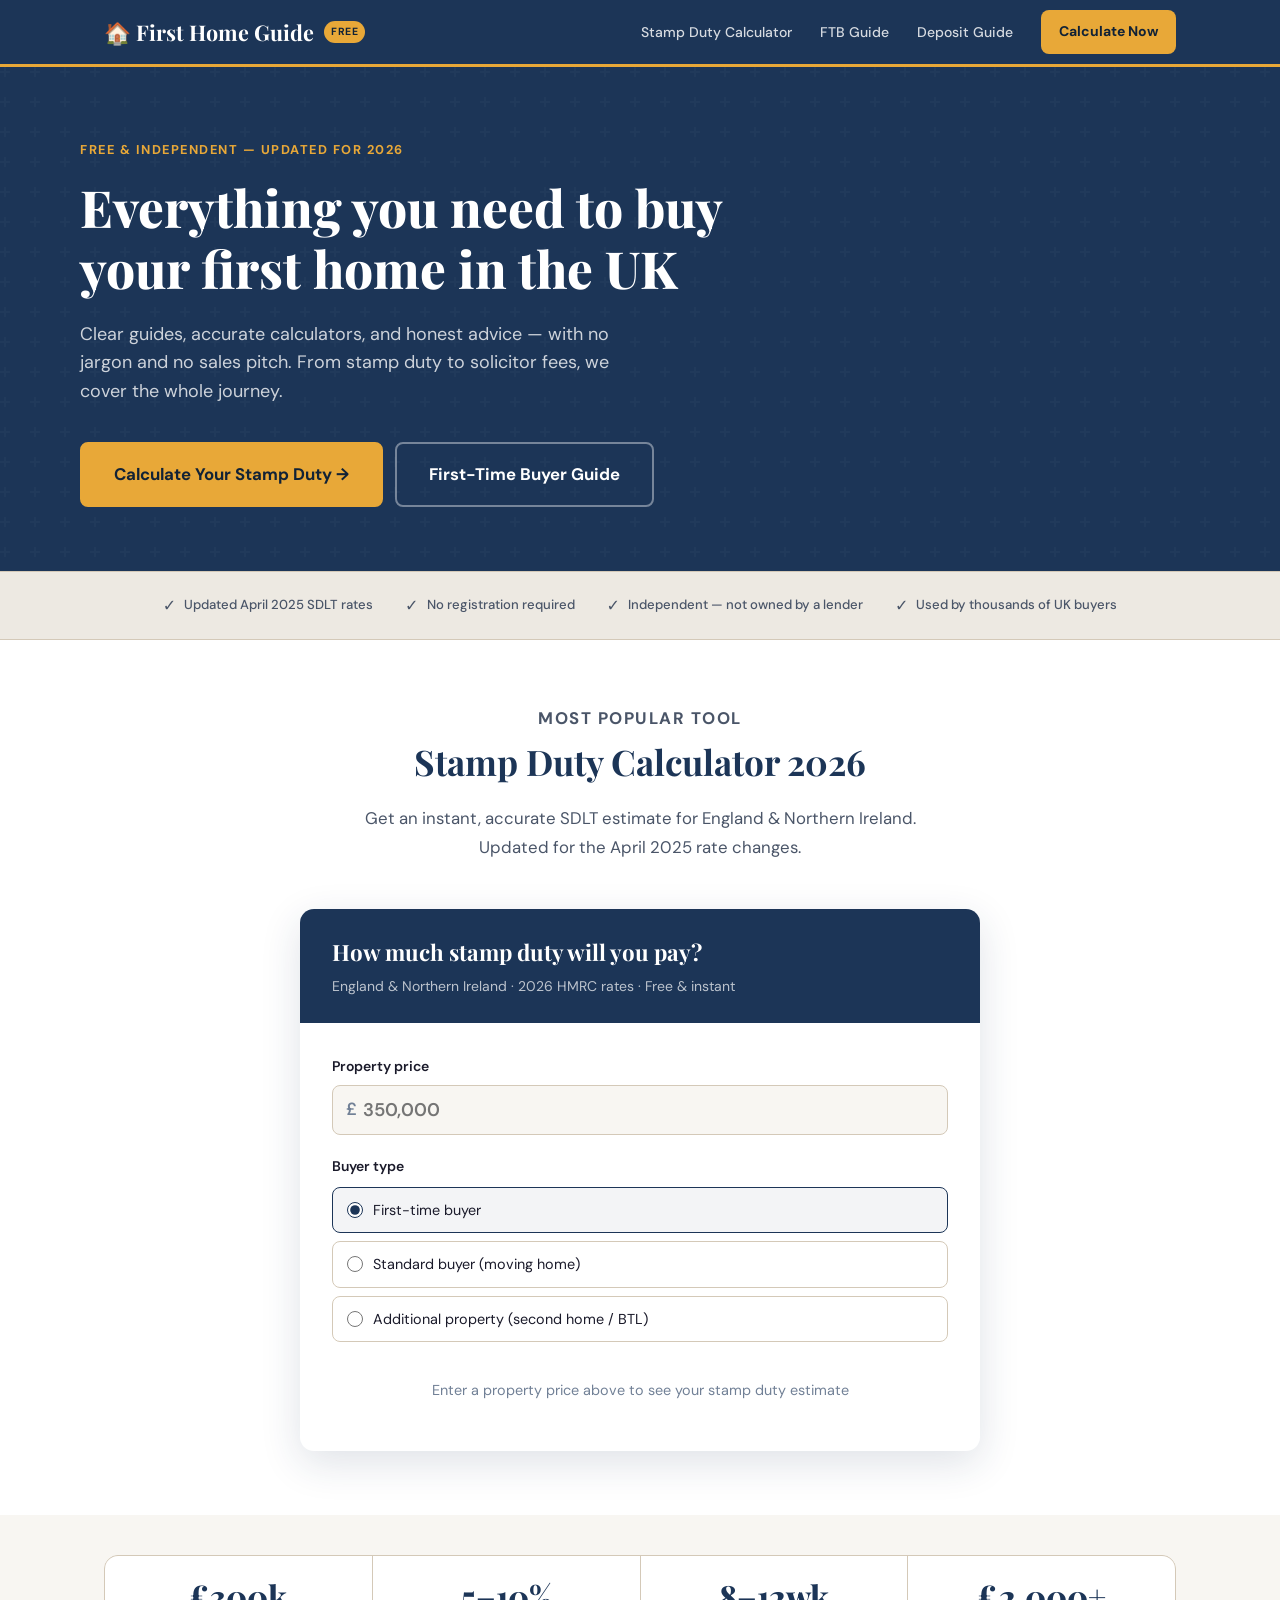
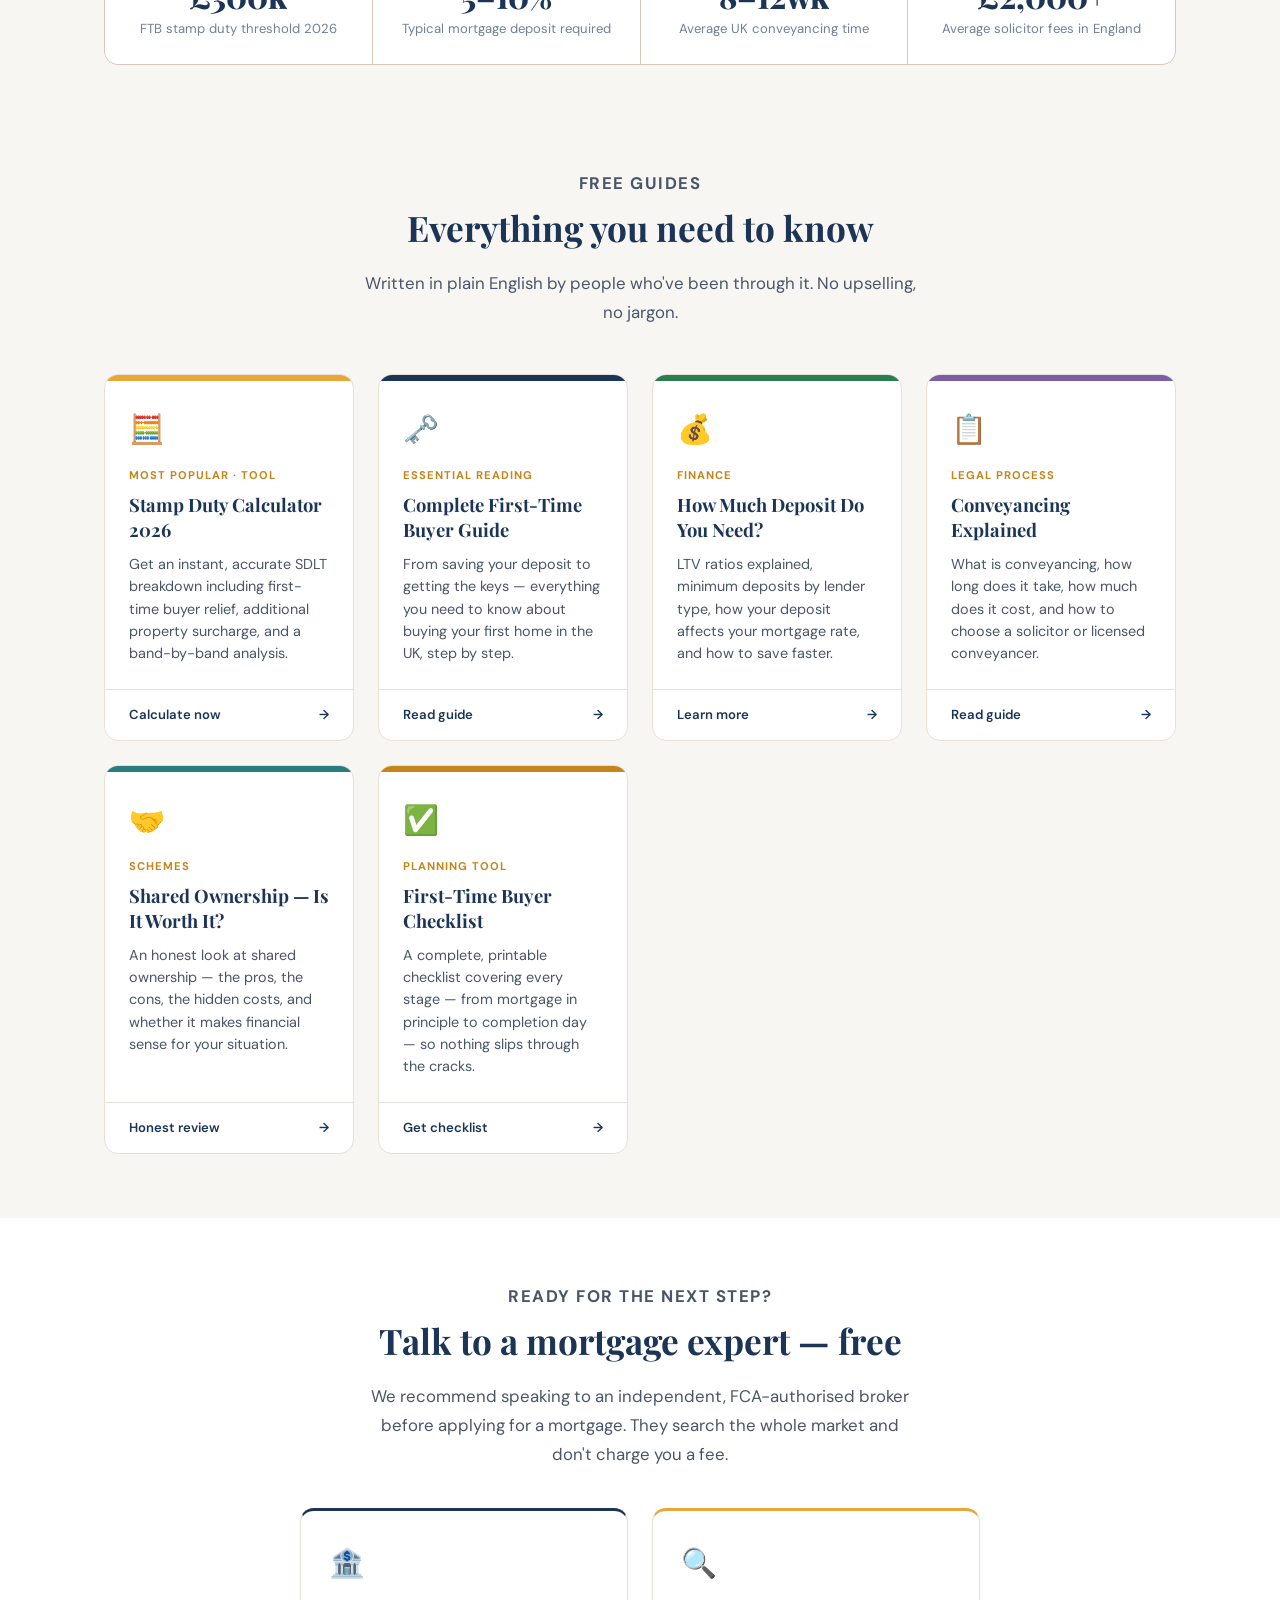
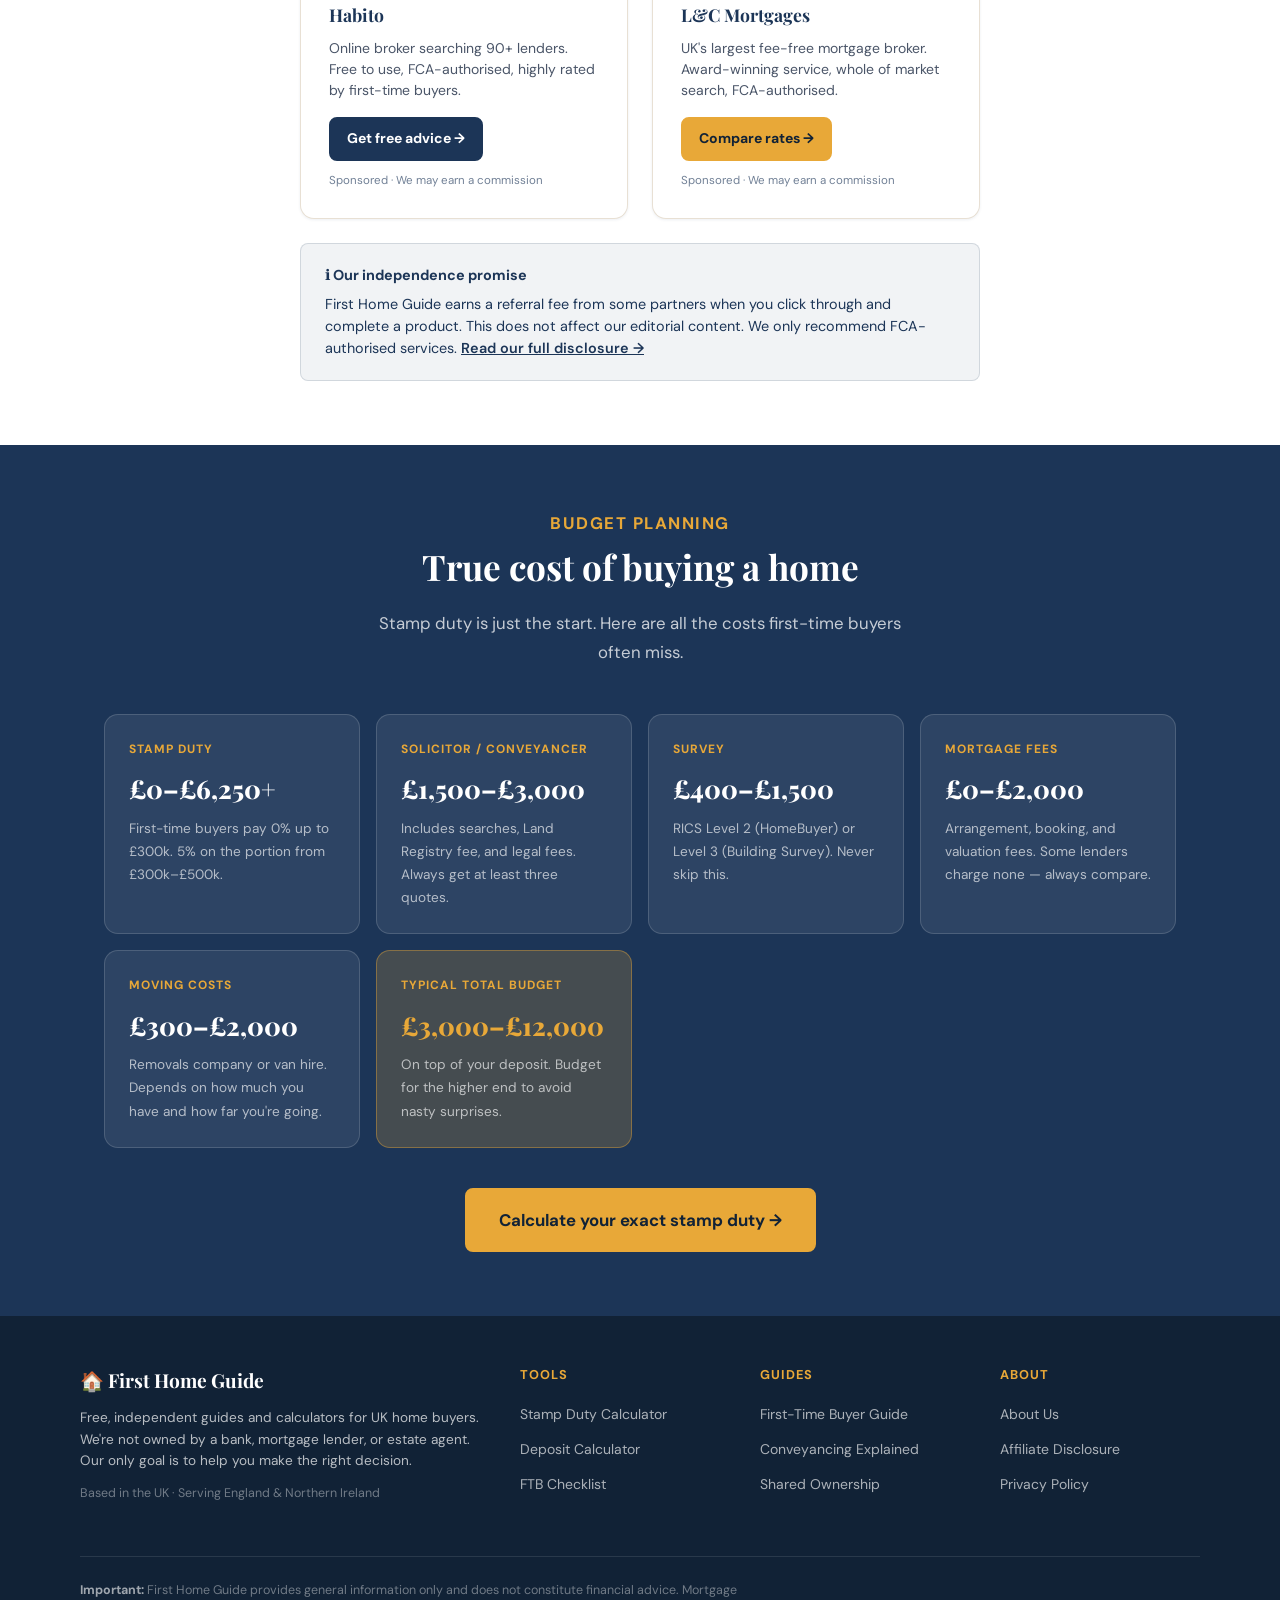
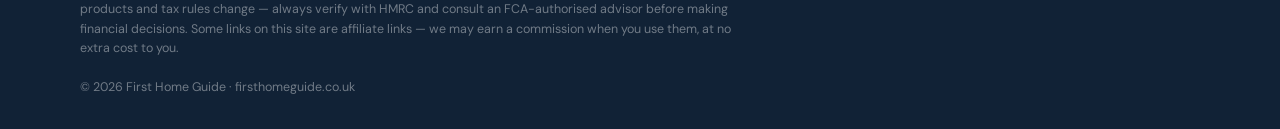
==== index.html @ e6e08065 "Initial commit — UK First Home Guide property advice site" ====
<!--
  ⚠️ AFFILIATE LINK PLACEHOLDERS
  All href="https://www.habito.com/" and href="https://www.landc.co.uk/" links
  below are PLACEHOLDERS. Before going live, replace each with the actual
  Awin tracking URL from your Awin publisher dashboard.
  Format will be: https://www.awin1.com/cread.php?awinmid=XXXXX&awinaffid=YOUR_ID
  Without this fix, NO commission will be tracked.
-->
<!DOCTYPE html>
<html lang="en">
<head>
  <meta charset="UTF-8" />
  <meta name="viewport" content="width=device-width, initial-scale=1.0" />
  <title>First Home Guide UK — Free Guides, Calculators & Expert Advice for UK Buyers</title>
  <meta name="description" content="Free, independent guides for UK home buyers. Stamp duty calculator, mortgage deposit guide, first-time buyer checklist, and more. No jargon, no sales pitch." />
  <meta name="keywords" content="first time buyer uk, stamp duty calculator 2026, mortgage deposit guide, uk home buying guide, first home uk" />
  <link rel="canonical" href="https://www.firsthomeguide.co.uk/" />

  <!-- Open Graph -->
  <meta property="og:title" content="First Home Guide UK — Free Guides for UK Buyers" />
  <meta property="og:description" content="Stamp duty calculators, mortgage guides, and first-time buyer advice. Free and independent." />
  <meta property="og:type" content="website" />
  <meta property="og:url" content="https://www.firsthomeguide.co.uk/" />

  <!-- Schema.org -->
  <script type="application/ld+json">
  {
    "@context": "https://schema.org",
    "@type": "WebSite",
    "name": "First Home Guide UK",
    "url": "https://www.firsthomeguide.co.uk",
    "description": "Free, independent guides and calculators for UK home buyers",
    "potentialAction": {
      "@type": "SearchAction",
      "target": "https://www.firsthomeguide.co.uk/search?q={search_term_string}",
      "query-input": "required name=search_term_string"
    }
  }
  </script>

  <link rel="stylesheet" href="css/style.css" />
  <link rel="icon" href="data:image/svg+xml,<svg xmlns='http://www.w3.org/2000/svg' viewBox='0 0 100 100'><text y='.9em' font-size='90'>🏠</text></svg>" />
</head>
<body>

<!-- ── Navigation ─────────────────────────────────────────────────────── -->
<nav class="nav" role="navigation" aria-label="Main navigation">
  <div class="nav-inner">
    <a href="/" class="nav-logo">
      🏠 First Home Guide
      <span class="nav-logo-badge">Free</span>
    </a>
    <ul class="nav-links" id="navLinks">
      <li><a href="stamp-duty-calculator.html">Stamp Duty Calculator</a></li>
      <li><a href="first-time-buyer-guide.html">FTB Guide</a></li>
      <li><a href="mortgage-deposit-guide.html">Deposit Guide</a></li>
      <li><a href="stamp-duty-calculator.html" class="nav-cta btn btn-sm">Calculate Now</a></li>
    </ul>
    <button class="nav-mobile-toggle" aria-label="Toggle menu" onclick="document.getElementById('navLinks').classList.toggle('open')">☰</button>
  </div>
</nav>

<!-- ── Hero ───────────────────────────────────────────────────────────── -->
<section class="hero" aria-labelledby="hero-heading">
  <div class="hero-inner">
    <p class="hero-eyebrow">Free & Independent — Updated for 2026</p>
    <h1 id="hero-heading" class="animate-in">Everything you need to buy your first home in the UK</h1>
    <p class="hero-sub animate-in-2">
      Clear guides, accurate calculators, and honest advice — with no jargon and no sales pitch.
      From stamp duty to solicitor fees, we cover the whole journey.
    </p>
    <div class="hero-actions animate-in-3">
      <a href="stamp-duty-calculator.html" class="btn btn-primary btn-lg">Calculate Your Stamp Duty →</a>
      <a href="first-time-buyer-guide.html" class="btn btn-outline btn-lg">First-Time Buyer Guide</a>
    </div>
  </div>
</section>

<!-- ── Trust Strip ─────────────────────────────────────────────────────── -->
<div class="trust-strip">
  <div class="trust-strip-inner">
    <div class="trust-item"><span class="trust-icon">✓</span> Updated April 2025 SDLT rates</div>
    <div class="trust-item"><span class="trust-icon">✓</span> No registration required</div>
    <div class="trust-item"><span class="trust-icon">✓</span> Independent — not owned by a lender</div>
    <div class="trust-item"><span class="trust-icon">✓</span> Used by thousands of UK buyers</div>
  </div>
</div>

<!-- ── Stamp Duty Calculator Preview ─────────────────────────────────── -->
<section style="background: var(--white); padding: 64px 24px;">
  <div style="max-width: var(--max-w); margin: 0 auto;">
    <div class="section-header">
      <p class="section-label">Most Popular Tool</p>
      <h2>Stamp Duty Calculator 2026</h2>
      <p>Get an instant, accurate SDLT estimate for England & Northern Ireland. Updated for the April 2025 rate changes.</p>
    </div>

    <!-- Inline mini calculator -->
    <div class="calc-wrapper" style="max-width: 680px;">
      <div class="calc-header">
        <h2>How much stamp duty will you pay?</h2>
        <p>England & Northern Ireland · 2026 HMRC rates · Free & instant</p>
      </div>
      <div class="calc-body">
        <div style="margin-bottom: 20px;">
          <div class="field-group">
            <label class="field-label" for="home-price">Property price</label>
            <div class="input-prefix-wrap">
              <input type="number" class="field-input price-input" id="home-price"
                placeholder="350,000" min="0" max="10000000" step="1000"
                oninput="homeCalc()" aria-label="Property price in pounds" />
            </div>
          </div>
        </div>

        <div style="margin-bottom: 20px;">
          <div class="field-label" style="margin-bottom: 8px;">Buyer type</div>
          <div class="radio-group" id="home-buyer-type">
            <label class="radio-option selected">
              <input type="radio" name="home-buyer" value="ftb" checked onchange="homeCalc()" /> First-time buyer
            </label>
            <label class="radio-option">
              <input type="radio" name="home-buyer" value="standard" onchange="homeCalc()" /> Standard buyer (moving home)
            </label>
            <label class="radio-option">
              <input type="radio" name="home-buyer" value="additional" onchange="homeCalc()" /> Additional property (second home / BTL)
            </label>
          </div>
        </div>

        <div id="home-result" class="calc-result">
          <div class="result-headline">Estimated Stamp Duty</div>
          <div class="result-amount" id="home-result-amount">£0</div>
          <div id="home-result-insight" class="result-insight"></div>
          <div style="text-align: center; margin-top: 16px;">
            <a href="stamp-duty-calculator.html" class="btn btn-primary">Full breakdown with band-by-band detail →</a>
          </div>
        </div>

        <div id="home-placeholder" style="text-align: center; padding: 16px 0; font-family: var(--font-ui); font-size: 0.9rem; color: var(--text-muted);">
          Enter a property price above to see your stamp duty estimate
        </div>
      </div>
    </div>
  </div>
</section>

<!-- ── Key Stats ──────────────────────────────────────────────────────── -->
<section class="section-sm" style="background: var(--cream);">
  <div class="container">
    <div class="stats-row">
      <div class="stat-item">
        <div class="stat-number">£300k</div>
        <div class="stat-label">FTB stamp duty threshold 2026</div>
      </div>
      <div class="stat-item">
        <div class="stat-number">5–10%</div>
        <div class="stat-label">Typical mortgage deposit required</div>
      </div>
      <div class="stat-item">
        <div class="stat-number">8–12wk</div>
        <div class="stat-label">Average UK conveyancing time</div>
      </div>
      <div class="stat-item">
        <div class="stat-number">£2,000+</div>
        <div class="stat-label">Average solicitor fees in England</div>
      </div>
    </div>
  </div>
</section>

<!-- ── Guide Cards ────────────────────────────────────────────────────── -->
<section class="section" style="background: var(--cream);">
  <div class="container">
    <div class="section-header">
      <p class="section-label">Free Guides</p>
      <h2>Everything you need to know</h2>
      <p>Written in plain English by people who've been through it. No upselling, no jargon.</p>
    </div>

    <div class="card-grid card-grid-3">

      <a href="stamp-duty-calculator.html" class="guide-card">
        <div class="guide-card-banner" style="background: var(--amber);"></div>
        <div class="guide-card-body">
          <div class="guide-card-icon">🧮</div>
          <div class="guide-card-tag">Most Popular · Tool</div>
          <h3>Stamp Duty Calculator 2026</h3>
          <p>Get an instant, accurate SDLT breakdown including first-time buyer relief, additional property surcharge, and a band-by-band analysis.</p>
        </div>
        <div class="guide-card-footer">
          <span>Calculate now</span><span>→</span>
        </div>
      </a>

      <a href="first-time-buyer-guide.html" class="guide-card">
        <div class="guide-card-banner" style="background: var(--navy);"></div>
        <div class="guide-card-body">
          <div class="guide-card-icon">🗝️</div>
          <div class="guide-card-tag">Essential Reading</div>
          <h3>Complete First-Time Buyer Guide</h3>
          <p>From saving your deposit to getting the keys — everything you need to know about buying your first home in the UK, step by step.</p>
        </div>
        <div class="guide-card-footer">
          <span>Read guide</span><span>→</span>
        </div>
      </a>

      <a href="mortgage-deposit-guide.html" class="guide-card">
        <div class="guide-card-banner" style="background: var(--green);"></div>
        <div class="guide-card-body">
          <div class="guide-card-icon">💰</div>
          <div class="guide-card-tag">Finance</div>
          <h3>How Much Deposit Do You Need?</h3>
          <p>LTV ratios explained, minimum deposits by lender type, how your deposit affects your mortgage rate, and how to save faster.</p>
        </div>
        <div class="guide-card-footer">
          <span>Learn more</span><span>→</span>
        </div>
      </a>

      <a href="conveyancing-guide.html" class="guide-card">
        <div class="guide-card-banner" style="background: #7B5EA7;"></div>
        <div class="guide-card-body">
          <div class="guide-card-icon">📋</div>
          <div class="guide-card-tag">Legal Process</div>
          <h3>Conveyancing Explained</h3>
          <p>What is conveyancing, how long does it take, how much does it cost, and how to choose a solicitor or licensed conveyancer.</p>
        </div>
        <div class="guide-card-footer">
          <span>Read guide</span><span>→</span>
        </div>
      </a>

      <a href="shared-ownership-guide.html" class="guide-card">
        <div class="guide-card-banner" style="background: #2A7D7D;"></div>
        <div class="guide-card-body">
          <div class="guide-card-icon">🤝</div>
          <div class="guide-card-tag">Schemes</div>
          <h3>Shared Ownership — Is It Worth It?</h3>
          <p>An honest look at shared ownership — the pros, the cons, the hidden costs, and whether it makes financial sense for your situation.</p>
        </div>
        <div class="guide-card-footer">
          <span>Honest review</span><span>→</span>
        </div>
      </a>

      <a href="first-time-buyer-checklist.html" class="guide-card">
        <div class="guide-card-banner" style="background: var(--amber-dark);"></div>
        <div class="guide-card-body">
          <div class="guide-card-icon">✅</div>
          <div class="guide-card-tag">Planning Tool</div>
          <h3>First-Time Buyer Checklist</h3>
          <p>A complete, printable checklist covering every stage — from mortgage in principle to completion day — so nothing slips through the cracks.</p>
        </div>
        <div class="guide-card-footer">
          <span>Get checklist</span><span>→</span>
        </div>
      </a>

    </div>
  </div>
</section>

<!-- ── Affiliate CTA Section ──────────────────────────────────────────── -->
<section class="section" style="background: var(--white);">
  <div class="container">
    <div style="max-width: 680px; margin: 0 auto;">
      <div class="section-header mb-40">
        <p class="section-label">Ready for the next step?</p>
        <h2>Talk to a mortgage expert — free</h2>
        <p>We recommend speaking to an independent, FCA-authorised broker before applying for a mortgage. They search the whole market and don't charge you a fee.</p>
      </div>

      <div class="card-grid card-grid-2">
        <div class="card" style="border-top: 3px solid var(--navy);">
          <div style="font-size: 1.8rem; margin-bottom: 12px;">🏦</div>
          <h3 style="font-family: var(--font-display); font-size: 1.1rem; color: var(--navy); margin-bottom: 8px;">Habito</h3>
          <p style="font-family: var(--font-ui); font-size: 0.875rem; color: var(--text-mid); margin-bottom: 16px; line-height: 1.5;">Online broker searching 90+ lenders. Free to use, FCA-authorised, highly rated by first-time buyers.</p>
          <a href="https://www.habito.com/" target="_blank" rel="noopener sponsored" class="btn btn-navy btn-sm">Get free advice →</a>
          <p style="font-family: var(--font-ui); font-size: 0.72rem; color: var(--text-muted); margin-top: 10px;">Sponsored · We may earn a commission</p>
        </div>

        <div class="card" style="border-top: 3px solid var(--amber);">
          <div style="font-size: 1.8rem; margin-bottom: 12px;">🔍</div>
          <h3 style="font-family: var(--font-display); font-size: 1.1rem; color: var(--navy); margin-bottom: 8px;">L&C Mortgages</h3>
          <p style="font-family: var(--font-ui); font-size: 0.875rem; color: var(--text-mid); margin-bottom: 16px; line-height: 1.5;">UK's largest fee-free mortgage broker. Award-winning service, whole of market search, FCA-authorised.</p>
          <a href="https://www.landc.co.uk/" target="_blank" rel="noopener sponsored" class="btn btn-primary btn-sm">Compare rates →</a>
          <p style="font-family: var(--font-ui); font-size: 0.72rem; color: var(--text-muted); margin-top: 10px;">Sponsored · We may earn a commission</p>
        </div>
      </div>

      <div class="callout callout-info mt-24">
        <div class="callout-title">ℹ️ Our independence promise</div>
        First Home Guide earns a referral fee from some partners when you click through and complete a product. This does not affect our editorial content. We only recommend FCA-authorised services. <a href="about.html" style="color: var(--navy); font-weight: 600;">Read our full disclosure →</a>
      </div>
    </div>
  </div>
</section>

<!-- ── Quick Cost Summary ──────────────────────────────────────────────── -->
<section class="section" style="background: var(--navy); color: var(--white);">
  <div class="container">
    <div class="section-header" style="color: var(--white);">
      <p class="section-label" style="color: var(--amber);">Budget Planning</p>
      <h2 style="color: var(--white);">True cost of buying a home</h2>
      <p style="color: rgba(255,255,255,0.75);">Stamp duty is just the start. Here are all the costs first-time buyers often miss.</p>
    </div>

    <div class="card-grid card-grid-3" style="gap: 16px;">
      <div style="background: rgba(255,255,255,0.08); border: 1px solid rgba(255,255,255,0.15); border-radius: var(--radius-lg); padding: 24px;">
        <div style="font-family: var(--font-ui); font-size: 0.75rem; font-weight: 700; text-transform: uppercase; letter-spacing: 1px; color: var(--amber); margin-bottom: 8px;">Stamp Duty</div>
        <div style="font-family: var(--font-display); font-size: 1.6rem; font-weight: 800; color: var(--white); margin-bottom: 6px;">£0–£6,250+</div>
        <div style="font-family: var(--font-ui); font-size: 0.85rem; color: rgba(255,255,255,0.65);">First-time buyers pay 0% up to £300k. 5% on the portion from £300k–£500k.</div>
      </div>
      <div style="background: rgba(255,255,255,0.08); border: 1px solid rgba(255,255,255,0.15); border-radius: var(--radius-lg); padding: 24px;">
        <div style="font-family: var(--font-ui); font-size: 0.75rem; font-weight: 700; text-transform: uppercase; letter-spacing: 1px; color: var(--amber); margin-bottom: 8px;">Solicitor / Conveyancer</div>
        <div style="font-family: var(--font-display); font-size: 1.6rem; font-weight: 800; color: var(--white); margin-bottom: 6px;">£1,500–£3,000</div>
        <div style="font-family: var(--font-ui); font-size: 0.85rem; color: rgba(255,255,255,0.65);">Includes searches, Land Registry fee, and legal fees. Always get at least three quotes.</div>
      </div>
      <div style="background: rgba(255,255,255,0.08); border: 1px solid rgba(255,255,255,0.15); border-radius: var(--radius-lg); padding: 24px;">
        <div style="font-family: var(--font-ui); font-size: 0.75rem; font-weight: 700; text-transform: uppercase; letter-spacing: 1px; color: var(--amber); margin-bottom: 8px;">Survey</div>
        <div style="font-family: var(--font-display); font-size: 1.6rem; font-weight: 800; color: var(--white); margin-bottom: 6px;">£400–£1,500</div>
        <div style="font-family: var(--font-ui); font-size: 0.85rem; color: rgba(255,255,255,0.65);">RICS Level 2 (HomeBuyer) or Level 3 (Building Survey). Never skip this.</div>
      </div>
      <div style="background: rgba(255,255,255,0.08); border: 1px solid rgba(255,255,255,0.15); border-radius: var(--radius-lg); padding: 24px;">
        <div style="font-family: var(--font-ui); font-size: 0.75rem; font-weight: 700; text-transform: uppercase; letter-spacing: 1px; color: var(--amber); margin-bottom: 8px;">Mortgage Fees</div>
        <div style="font-family: var(--font-display); font-size: 1.6rem; font-weight: 800; color: var(--white); margin-bottom: 6px;">£0–£2,000</div>
        <div style="font-family: var(--font-ui); font-size: 0.85rem; color: rgba(255,255,255,0.65);">Arrangement, booking, and valuation fees. Some lenders charge none — always compare.</div>
      </div>
      <div style="background: rgba(255,255,255,0.08); border: 1px solid rgba(255,255,255,0.15); border-radius: var(--radius-lg); padding: 24px;">
        <div style="font-family: var(--font-ui); font-size: 0.75rem; font-weight: 700; text-transform: uppercase; letter-spacing: 1px; color: var(--amber); margin-bottom: 8px;">Moving Costs</div>
        <div style="font-family: var(--font-display); font-size: 1.6rem; font-weight: 800; color: var(--white); margin-bottom: 6px;">£300–£2,000</div>
        <div style="font-family: var(--font-ui); font-size: 0.85rem; color: rgba(255,255,255,0.65);">Removals company or van hire. Depends on how much you have and how far you're going.</div>
      </div>
      <div style="background: rgba(232,168,56,0.2); border: 1px solid rgba(232,168,56,0.4); border-radius: var(--radius-lg); padding: 24px;">
        <div style="font-family: var(--font-ui); font-size: 0.75rem; font-weight: 700; text-transform: uppercase; letter-spacing: 1px; color: var(--amber); margin-bottom: 8px;">Typical Total Budget</div>
        <div style="font-family: var(--font-display); font-size: 1.6rem; font-weight: 800; color: var(--amber); margin-bottom: 6px;">£3,000–£12,000</div>
        <div style="font-family: var(--font-ui); font-size: 0.85rem; color: rgba(255,255,255,0.65);">On top of your deposit. Budget for the higher end to avoid nasty surprises.</div>
      </div>
    </div>

    <div style="text-align: center; margin-top: 40px;">
      <a href="stamp-duty-calculator.html" class="btn btn-primary btn-lg">Calculate your exact stamp duty →</a>
    </div>
  </div>
</section>

<!-- ── Footer ──────────────────────────────────────────────────────────── -->
<footer class="footer">
  <div class="footer-inner">
    <div class="footer-grid">
      <div class="footer-brand">
        <h3>🏠 First Home Guide</h3>
        <p>Free, independent guides and calculators for UK home buyers. We're not owned by a bank, mortgage lender, or estate agent. Our only goal is to help you make the right decision.</p>
        <p style="font-size: 0.78rem; color: rgba(255,255,255,0.4);">Based in the UK · Serving England & Northern Ireland</p>
      </div>
      <div class="footer-col">
        <h4>Tools</h4>
        <ul>
          <li><a href="stamp-duty-calculator.html">Stamp Duty Calculator</a></li>
          <li><a href="mortgage-deposit-guide.html">Deposit Calculator</a></li>
          <li><a href="first-time-buyer-checklist.html">FTB Checklist</a></li>
        </ul>
      </div>
      <div class="footer-col">
        <h4>Guides</h4>
        <ul>
          <li><a href="first-time-buyer-guide.html">First-Time Buyer Guide</a></li>
          <li><a href="conveyancing-guide.html">Conveyancing Explained</a></li>
          <li><a href="shared-ownership-guide.html">Shared Ownership</a></li>
        </ul>
      </div>
      <div class="footer-col">
        <h4>About</h4>
        <ul>
          <li><a href="about.html">About Us</a></li>
          <li><a href="about.html#affiliate">Affiliate Disclosure</a></li>
          <li><a href="privacy.html">Privacy Policy</a></li>
        </ul>
      </div>
    </div>
    <div class="footer-bottom">
      <div class="footer-legal">
        <strong>Important:</strong> First Home Guide provides general information only and does not constitute financial advice. Mortgage products and tax rules change — always verify with HMRC and consult an FCA-authorised advisor before making financial decisions. Some links on this site are affiliate links — we may earn a commission when you use them, at no extra cost to you.
        <br><br>© 2026 First Home Guide · firsthomeguide.co.uk
      </div>
    </div>
  </div>
</footer>

<script src="js/calculator.js"></script>
<script>
  // Mini homepage calculator
  function homeCalc() {
    const price = parseFloat(document.getElementById('home-price').value) || 0;
    const buyerType = document.querySelector('input[name="home-buyer"]:checked')?.value || 'ftb';

    // Update radio option styles
    document.querySelectorAll('.radio-option').forEach(el => el.classList.remove('selected'));
    document.querySelector('input[name="home-buyer"]:checked')?.closest('.radio-option')?.classList.add('selected');

    const result = document.getElementById('home-result');
    const placeholder = document.getElementById('home-placeholder');

    if (!price || price < 1000) {
      result.classList.remove('visible');
      placeholder.style.display = 'block';
      return;
    }

    const sdlt = calcSDLT(price, buyerType);
    document.getElementById('home-result-amount').innerHTML =
      `£${sdlt.total.toLocaleString('en-GB', { minimumFractionDigits: 0 })} <small>stamp duty</small>`;

    let insight = '';
    if (buyerType === 'ftb' && price <= 300000) {
      insight = `<strong>Great news —</strong> as a first-time buyer purchasing under £300,000, you pay <strong>zero stamp duty</strong>. This is one of the key benefits of FTB status.`;
    } else if (buyerType === 'ftb' && price <= 500000) {
      const saving = calcSDLT(price, 'standard').total - sdlt.total;
      insight = `As a first-time buyer, you save <strong>£${saving.toLocaleString('en-GB')}</strong> compared to a standard buyer thanks to FTB relief.`;
    } else if (buyerType === 'additional') {
      insight = `The 5% additional property surcharge adds significantly to your costs. Consider whether selling your current home first could save you money.`;
    } else {
      insight = `Your stamp duty is £${sdlt.total.toLocaleString('en-GB')}. Get the full band-by-band breakdown using our detailed calculator below.`;
    }

    document.getElementById('home-result-insight').innerHTML = insight;
    result.classList.add('visible');
    placeholder.style.display = 'none';
  }
</script>

</body>
</html>
---- css/style.css ----
/* ═══════════════════════════════════════════════════════════════════
   FIRST HOME GUIDE — Stylesheet
   Design: Editorial trust. Think Which? meets MoneySavingExpert.
   Authoritative, warm, genuinely helpful. Not a startup.
   ═══════════════════════════════════════════════════════════════════ */

@import url('https://fonts.googleapis.com/css2?family=Playfair+Display:ital,wght@0,700;0,800;1,700&family=Lora:ital,wght@0,400;0,600;1,400&family=DM+Sans:wght@400;500;600;700&display=swap');

/* ── Reset & Base ──────────────────────────────────────────────────── */
*, *::before, *::after { box-sizing: border-box; margin: 0; padding: 0; }
html { font-size: 16px; scroll-behavior: smooth; }
img { max-width: 100%; display: block; }
a { color: inherit; }

/* ── Design Tokens ─────────────────────────────────────────────────── */
:root {
  --navy:       #1C3557;
  --navy-light: #2A4A73;
  --navy-dark:  #112236;
  --amber:      #E8A838;
  --amber-light:#F5C96A;
  --amber-dark: #C4851A;
  --cream:      #F8F6F2;
  --cream-dark: #EDE9E2;
  --white:      #FFFFFF;
  --text:       #1A1A2A;
  --text-mid:   #4A5568;
  --text-muted: #718096;
  --green:      #2A7D4F;
  --green-bg:   #EAF7EE;
  --green-bd:   #C3E6CF;
  --red:        #C0392B;
  --red-bg:     #FDECEA;
  --border:     #D4C9B8;
  --border-light: #E8E0D4;

  --font-display: 'Playfair Display', Georgia, serif;
  --font-body:    'Lora', Georgia, serif;
  --font-ui:      'DM Sans', system-ui, sans-serif;

  --max-w:    1120px;
  --radius:   8px;
  --radius-lg:14px;
  --shadow-sm: 0 1px 3px rgba(28,53,87,0.08);
  --shadow:    0 4px 16px rgba(28,53,87,0.10);
  --shadow-lg: 0 12px 40px rgba(28,53,87,0.14);

  --transition: 0.18s ease;
}

body {
  font-family: var(--font-body);
  font-size: 1rem;
  color: var(--text);
  background: var(--cream);
  line-height: 1.7;
  -webkit-font-smoothing: antialiased;
}

/* ── Navigation ─────────────────────────────────────────────────────── */
.nav {
  background: var(--navy);
  border-bottom: 3px solid var(--amber);
  position: sticky;
  top: 0;
  z-index: 100;
}

.nav-inner {
  max-width: var(--max-w);
  margin: 0 auto;
  padding: 0 24px;
  display: flex;
  align-items: center;
  justify-content: space-between;
  height: 64px;
}

.nav-logo {
  font-family: var(--font-display);
  font-size: 1.35rem;
  font-weight: 700;
  color: var(--white);
  text-decoration: none;
  display: flex;
  align-items: center;
  gap: 10px;
}

.nav-logo-badge {
  background: var(--amber);
  color: var(--navy-dark);
  font-family: var(--font-ui);
  font-size: 0.65rem;
  font-weight: 700;
  text-transform: uppercase;
  letter-spacing: 0.5px;
  padding: 2px 7px;
  border-radius: 20px;
}

.nav-links {
  display: flex;
  align-items: center;
  gap: 28px;
  list-style: none;
}

.nav-links a {
  font-family: var(--font-ui);
  font-size: 0.875rem;
  font-weight: 500;
  color: rgba(255,255,255,0.82);
  text-decoration: none;
  transition: color var(--transition);
}

.nav-links a:hover { color: var(--amber-light); }

.nav-cta {
  background: var(--amber) !important;
  color: var(--navy-dark) !important;
  font-weight: 700 !important;
  padding: 8px 18px;
  border-radius: var(--radius);
  transition: background var(--transition) !important;
}

.nav-cta:hover { background: var(--amber-light) !important; }

.nav-mobile-toggle {
  display: none;
  background: none;
  border: none;
  color: var(--white);
  font-size: 1.5rem;
  cursor: pointer;
}

/* ── Hero Sections ──────────────────────────────────────────────────── */
.hero {
  background: var(--navy);
  color: var(--white);
  padding: 72px 24px 64px;
  position: relative;
  overflow: hidden;
}

.hero::before {
  content: '';
  position: absolute;
  top: 0; left: 0; right: 0; bottom: 0;
  background: url("data:image/svg+xml,%3Csvg width='60' height='60' viewBox='0 0 60 60' xmlns='http://www.w3.org/2000/svg'%3E%3Cg fill='none' fill-rule='evenodd'%3E%3Cg fill='%23ffffff' fill-opacity='0.025'%3E%3Cpath d='M36 34v-4h-2v4h-4v2h4v4h2v-4h4v-2h-4zm0-30V0h-2v4h-4v2h4v4h2V6h4V4h-4zM6 34v-4H4v4H0v2h4v4h2v-4h4v-2H6zM6 4V0H4v4H0v2h4v4h2V6h4V4H6z'/%3E%3C/g%3E%3C/g%3E%3C/svg%3E");
  pointer-events: none;
}

.hero-inner {
  max-width: var(--max-w);
  margin: 0 auto;
  position: relative;
  z-index: 1;
}

.hero-eyebrow {
  font-family: var(--font-ui);
  font-size: 0.8rem;
  font-weight: 700;
  text-transform: uppercase;
  letter-spacing: 1.5px;
  color: var(--amber);
  margin-bottom: 16px;
}

.hero h1 {
  font-family: var(--font-display);
  font-size: clamp(2rem, 5vw, 3.2rem);
  line-height: 1.2;
  font-weight: 800;
  margin-bottom: 20px;
  max-width: 700px;
}

.hero-sub {
  font-size: 1.125rem;
  color: rgba(255,255,255,0.78);
  max-width: 580px;
  margin-bottom: 36px;
  font-family: var(--font-ui);
  line-height: 1.6;
}

.hero-actions {
  display: flex;
  gap: 12px;
  flex-wrap: wrap;
}

/* Page hero variant (smaller) */
.page-hero {
  background: var(--navy);
  padding: 48px 24px 44px;
}

.page-hero .hero-inner {}
.page-hero h1 { font-size: clamp(1.6rem, 4vw, 2.4rem); margin-bottom: 12px; }
.page-hero .hero-sub { margin-bottom: 0; font-size: 1rem; }

/* ── Buttons ─────────────────────────────────────────────────────────── */
.btn {
  display: inline-flex;
  align-items: center;
  gap: 8px;
  font-family: var(--font-ui);
  font-weight: 700;
  font-size: 0.95rem;
  padding: 13px 26px;
  border-radius: var(--radius);
  border: 2px solid transparent;
  cursor: pointer;
  text-decoration: none;
  transition: all var(--transition);
  white-space: nowrap;
}

.btn-primary {
  background: var(--amber);
  color: var(--navy-dark);
  border-color: var(--amber);
}
.btn-primary:hover { background: var(--amber-dark); border-color: var(--amber-dark); }

.btn-outline {
  background: transparent;
  color: var(--white);
  border-color: rgba(255,255,255,0.4);
}
.btn-outline:hover { border-color: var(--white); background: rgba(255,255,255,0.08); }

.btn-navy {
  background: var(--navy);
  color: var(--white);
  border-color: var(--navy);
}
.btn-navy:hover { background: var(--navy-light); }

.btn-green {
  background: var(--green);
  color: var(--white);
  border-color: var(--green);
}
.btn-green:hover { background: #236042; }

.btn-sm { padding: 8px 16px; font-size: 0.875rem; }
.btn-lg { padding: 16px 32px; font-size: 1.05rem; }

/* ── Layout ──────────────────────────────────────────────────────────── */
.container {
  max-width: var(--max-w);
  margin: 0 auto;
  padding: 0 24px;
}

.section { padding: 64px 24px; }
.section-sm { padding: 40px 24px; }

.section-header {
  text-align: center;
  margin-bottom: 48px;
}

.section-header h2 {
  font-family: var(--font-display);
  font-size: clamp(1.6rem, 3.5vw, 2.2rem);
  color: var(--navy);
  margin-bottom: 12px;
}

.section-header p {
  font-size: 1.05rem;
  color: var(--text-mid);
  max-width: 560px;
  margin: 0 auto;
  font-family: var(--font-ui);
}

.section-label {
  font-family: var(--font-ui);
  font-size: 0.75rem;
  font-weight: 700;
  text-transform: uppercase;
  letter-spacing: 1.5px;
  color: var(--amber-dark);
  margin-bottom: 10px;
}

/* ── Cards ───────────────────────────────────────────────────────────── */
.card {
  background: var(--white);
  border: 1px solid var(--border-light);
  border-radius: var(--radius-lg);
  padding: 28px;
  box-shadow: var(--shadow-sm);
  transition: box-shadow var(--transition), transform var(--transition);
}

.card:hover {
  box-shadow: var(--shadow);
  transform: translateY(-2px);
}

.card-grid {
  display: grid;
  gap: 24px;
}

.card-grid-2 { grid-template-columns: repeat(auto-fit, minmax(280px, 1fr)); }
.card-grid-3 { grid-template-columns: repeat(auto-fit, minmax(240px, 1fr)); }

/* ── Guide Cards ─────────────────────────────────────────────────────── */
.guide-card {
  background: var(--white);
  border: 1px solid var(--border-light);
  border-radius: var(--radius-lg);
  overflow: hidden;
  transition: box-shadow var(--transition), transform var(--transition);
  text-decoration: none;
  color: var(--text);
  display: flex;
  flex-direction: column;
}

.guide-card:hover {
  box-shadow: var(--shadow);
  transform: translateY(-3px);
}

.guide-card-banner {
  height: 6px;
}

.guide-card-body {
  padding: 24px;
  flex: 1;
  display: flex;
  flex-direction: column;
}

.guide-card-icon {
  font-size: 1.8rem;
  margin-bottom: 12px;
}

.guide-card-tag {
  font-family: var(--font-ui);
  font-size: 0.7rem;
  font-weight: 700;
  text-transform: uppercase;
  letter-spacing: 1px;
  color: var(--amber-dark);
  margin-bottom: 8px;
}

.guide-card h3 {
  font-family: var(--font-display);
  font-size: 1.15rem;
  color: var(--navy);
  margin-bottom: 10px;
  line-height: 1.35;
}

.guide-card p {
  font-size: 0.9rem;
  color: var(--text-mid);
  font-family: var(--font-ui);
  line-height: 1.55;
  flex: 1;
}

.guide-card-footer {
  padding: 14px 24px;
  border-top: 1px solid var(--border-light);
  font-family: var(--font-ui);
  font-size: 0.82rem;
  font-weight: 600;
  color: var(--navy);
  display: flex;
  align-items: center;
  justify-content: space-between;
}

/* ── Calculator ──────────────────────────────────────────────────────── */
.calc-wrapper {
  background: var(--white);
  border-radius: var(--radius-lg);
  box-shadow: var(--shadow-lg);
  overflow: hidden;
  max-width: 820px;
  margin: 0 auto;
}

.calc-header {
  background: var(--navy);
  padding: 24px 32px;
  color: var(--white);
}

.calc-header h2 {
  font-family: var(--font-display);
  font-size: 1.4rem;
  margin-bottom: 4px;
}

.calc-header p {
  font-family: var(--font-ui);
  font-size: 0.875rem;
  color: rgba(255,255,255,0.7);
}

.calc-body { padding: 32px; }

.calc-row {
  display: grid;
  grid-template-columns: 1fr 1fr;
  gap: 20px;
  margin-bottom: 20px;
}

.field-group { display: flex; flex-direction: column; gap: 6px; }

.field-label {
  font-family: var(--font-ui);
  font-size: 0.875rem;
  font-weight: 600;
  color: var(--text);
}

.field-hint {
  font-family: var(--font-ui);
  font-size: 0.78rem;
  color: var(--text-muted);
}

.field-input {
  width: 100%;
  padding: 12px 14px;
  font-family: var(--font-ui);
  font-size: 1rem;
  color: var(--text);
  background: var(--cream);
  border: 1.5px solid var(--border);
  border-radius: var(--radius);
  outline: none;
  transition: border-color var(--transition), box-shadow var(--transition);
}

.field-input:focus {
  border-color: var(--navy);
  box-shadow: 0 0 0 3px rgba(28,53,87,0.1);
}

.field-input.price-input { font-size: 1.15rem; font-weight: 600; }

.input-prefix-wrap {
  position: relative;
}

.input-prefix-wrap::before {
  content: '£';
  position: absolute;
  left: 14px;
  top: 50%;
  transform: translateY(-50%);
  font-family: var(--font-ui);
  font-size: 1.1rem;
  font-weight: 600;
  color: var(--text-muted);
  pointer-events: none;
}

.input-prefix-wrap .field-input { padding-left: 30px; }

.radio-group { display: flex; flex-direction: column; gap: 8px; }

.radio-option {
  display: flex;
  align-items: center;
  gap: 10px;
  padding: 10px 14px;
  border: 1.5px solid var(--border);
  border-radius: var(--radius);
  cursor: pointer;
  transition: all var(--transition);
  font-family: var(--font-ui);
  font-size: 0.9rem;
}

.radio-option:hover { border-color: var(--navy); background: var(--cream); }
.radio-option.selected { border-color: var(--navy); background: rgba(28,53,87,0.05); }

.radio-option input { accent-color: var(--navy); width: 16px; height: 16px; }

/* ── Result Panel ────────────────────────────────────────────────────── */
.calc-result {
  margin-top: 24px;
  background: var(--navy);
  border-radius: var(--radius);
  padding: 28px;
  color: var(--white);
  display: none;
}

.calc-result.visible { display: block; }

.result-headline {
  font-family: var(--font-ui);
  font-size: 0.875rem;
  color: rgba(255,255,255,0.7);
  margin-bottom: 6px;
}

.result-amount {
  font-family: var(--font-display);
  font-size: 2.8rem;
  font-weight: 800;
  color: var(--amber);
  line-height: 1;
  margin-bottom: 20px;
}

.result-amount small {
  font-size: 1rem;
  font-family: var(--font-ui);
  color: rgba(255,255,255,0.6);
  font-weight: 400;
}

.breakdown-table {
  width: 100%;
  border-collapse: collapse;
  margin-bottom: 20px;
}

.breakdown-table th {
  font-family: var(--font-ui);
  font-size: 0.75rem;
  font-weight: 700;
  text-transform: uppercase;
  letter-spacing: 0.8px;
  color: rgba(255,255,255,0.55);
  padding: 6px 0;
  text-align: left;
  border-bottom: 1px solid rgba(255,255,255,0.15);
}

.breakdown-table td {
  font-family: var(--font-ui);
  font-size: 0.9rem;
  padding: 9px 0;
  border-bottom: 1px solid rgba(255,255,255,0.08);
  color: rgba(255,255,255,0.88);
}

.breakdown-table td:last-child {
  text-align: right;
  font-weight: 600;
  font-variant-numeric: tabular-nums;
}

.breakdown-table .zero-row td { color: rgba(255,255,255,0.45); }
.breakdown-table .total-row td { font-weight: 700; color: var(--amber); font-size: 1rem; border-bottom: none; border-top: 1px solid rgba(255,255,255,0.3); }

.result-insight {
  background: rgba(255,255,255,0.08);
  border-radius: var(--radius);
  padding: 14px 18px;
  font-family: var(--font-ui);
  font-size: 0.875rem;
  color: rgba(255,255,255,0.78);
  line-height: 1.5;
  margin-bottom: 16px;
}

.result-insight strong { color: var(--amber-light); }

.result-actions { display: flex; gap: 10px; flex-wrap: wrap; margin-top: 8px; }

/* ── Callout Boxes ───────────────────────────────────────────────────── */
.callout {
  border-radius: var(--radius);
  padding: 20px 24px;
  font-family: var(--font-ui);
  font-size: 0.9rem;
  line-height: 1.55;
}

.callout-info {
  background: rgba(28,53,87,0.06);
  border: 1px solid rgba(28,53,87,0.15);
  color: var(--navy);
}

.callout-warning {
  background: #FFF8E6;
  border: 1px solid #F5C96A;
  color: #7A4D00;
}

.callout-success {
  background: var(--green-bg);
  border: 1px solid var(--green-bd);
  color: #1A5C35;
}

.callout-title {
  font-weight: 700;
  margin-bottom: 6px;
  display: flex;
  align-items: center;
  gap: 7px;
}

/* ── Stats Row ───────────────────────────────────────────────────────── */
.stats-row {
  display: grid;
  grid-template-columns: repeat(auto-fit, minmax(180px, 1fr));
  gap: 1px;
  background: var(--border);
  border: 1px solid var(--border);
  border-radius: var(--radius-lg);
  overflow: hidden;
}

.stat-item {
  background: var(--white);
  padding: 24px;
  text-align: center;
}

.stat-number {
  font-family: var(--font-display);
  font-size: 2rem;
  font-weight: 800;
  color: var(--navy);
  line-height: 1;
  margin-bottom: 6px;
}

.stat-label {
  font-family: var(--font-ui);
  font-size: 0.82rem;
  color: var(--text-muted);
}

/* ── Trust Strip ─────────────────────────────────────────────────────── */
.trust-strip {
  background: var(--cream-dark);
  border-top: 1px solid var(--border);
  border-bottom: 1px solid var(--border);
  padding: 20px 24px;
}

.trust-strip-inner {
  max-width: var(--max-w);
  margin: 0 auto;
  display: flex;
  align-items: center;
  justify-content: center;
  gap: 32px;
  flex-wrap: wrap;
}

.trust-item {
  display: flex;
  align-items: center;
  gap: 8px;
  font-family: var(--font-ui);
  font-size: 0.82rem;
  color: var(--text-mid);
  font-weight: 500;
}

.trust-icon { font-size: 1rem; }

/* ── Article Content ─────────────────────────────────────────────────── */
.article-layout {
  display: grid;
  grid-template-columns: 1fr 320px;
  gap: 40px;
  max-width: var(--max-w);
  margin: 0 auto;
  padding: 48px 24px;
}

.article-content h2 {
  font-family: var(--font-display);
  font-size: 1.6rem;
  color: var(--navy);
  margin: 40px 0 16px;
  padding-bottom: 10px;
  border-bottom: 2px solid var(--cream-dark);
}

.article-content h3 {
  font-family: var(--font-display);
  font-size: 1.2rem;
  color: var(--navy);
  margin: 28px 0 12px;
}

.article-content p {
  margin-bottom: 18px;
  color: var(--text);
  line-height: 1.75;
}

.article-content ul, .article-content ol {
  margin: 0 0 18px 24px;
  color: var(--text);
  font-family: var(--font-ui);
  font-size: 0.95rem;
}

.article-content li { margin-bottom: 8px; line-height: 1.6; }

.article-content strong { font-weight: 700; color: var(--navy); }

/* ── Sidebar ──────────────────────────────────────────────────────────── */
.sidebar { position: sticky; top: 80px; }

.sidebar-card {
  background: var(--white);
  border: 1px solid var(--border-light);
  border-radius: var(--radius-lg);
  padding: 24px;
  margin-bottom: 20px;
  box-shadow: var(--shadow-sm);
}

.sidebar-card h4 {
  font-family: var(--font-display);
  font-size: 1rem;
  color: var(--navy);
  margin-bottom: 12px;
  padding-bottom: 10px;
  border-bottom: 1px solid var(--border-light);
}

.sidebar-link {
  display: flex;
  align-items: center;
  justify-content: space-between;
  padding: 9px 0;
  border-bottom: 1px solid var(--border-light);
  text-decoration: none;
  font-family: var(--font-ui);
  font-size: 0.875rem;
  color: var(--text-mid);
  transition: color var(--transition);
}

.sidebar-link:last-child { border-bottom: none; }
.sidebar-link:hover { color: var(--navy); }

/* ── Affiliate CTA ───────────────────────────────────────────────────── */
.affiliate-cta {
  background: var(--navy);
  color: var(--white);
  border-radius: var(--radius-lg);
  padding: 24px;
  text-align: center;
}

.affiliate-cta h4 {
  font-family: var(--font-display);
  font-size: 1.1rem;
  margin-bottom: 8px;
}

.affiliate-cta p {
  font-family: var(--font-ui);
  font-size: 0.85rem;
  color: rgba(255,255,255,0.75);
  margin-bottom: 16px;
  line-height: 1.5;
}

.affiliate-cta .affiliate-disclaimer {
  font-size: 0.72rem;
  color: rgba(255,255,255,0.45);
  margin-top: 10px;
}

/* ── Footer ──────────────────────────────────────────────────────────── */
.footer {
  background: var(--navy-dark);
  color: rgba(255,255,255,0.7);
  padding: 48px 24px 32px;
}

.footer-inner {
  max-width: var(--max-w);
  margin: 0 auto;
}

.footer-grid {
  display: grid;
  grid-template-columns: 2fr 1fr 1fr 1fr;
  gap: 40px;
  margin-bottom: 40px;
}

.footer-brand h3 {
  font-family: var(--font-display);
  font-size: 1.2rem;
  color: var(--white);
  margin-bottom: 10px;
}

.footer-brand p {
  font-family: var(--font-ui);
  font-size: 0.85rem;
  line-height: 1.6;
  margin-bottom: 12px;
}

.footer-col h4 {
  font-family: var(--font-ui);
  font-size: 0.8rem;
  font-weight: 700;
  text-transform: uppercase;
  letter-spacing: 1px;
  color: var(--amber);
  margin-bottom: 14px;
}

.footer-col ul { list-style: none; }
.footer-col li { margin-bottom: 8px; }
.footer-col a {
  font-family: var(--font-ui);
  font-size: 0.875rem;
  text-decoration: none;
  color: rgba(255,255,255,0.65);
  transition: color var(--transition);
}
.footer-col a:hover { color: var(--white); }

.footer-bottom {
  border-top: 1px solid rgba(255,255,255,0.1);
  padding-top: 24px;
  display: flex;
  justify-content: space-between;
  align-items: flex-start;
  gap: 20px;
  flex-wrap: wrap;
}

.footer-legal {
  font-family: var(--font-ui);
  font-size: 0.78rem;
  color: rgba(255,255,255,0.4);
  max-width: 680px;
  line-height: 1.55;
}

.footer-legal strong { color: rgba(255,255,255,0.6); }

/* ── Utilities ───────────────────────────────────────────────────────── */
.text-center { text-align: center; }
.text-navy   { color: var(--navy); }
.text-amber  { color: var(--amber-dark); }
.text-muted  { color: var(--text-muted); font-family: var(--font-ui); font-size: 0.875rem; }

.mt-8  { margin-top: 8px; }
.mt-16 { margin-top: 16px; }
.mt-24 { margin-top: 24px; }
.mt-32 { margin-top: 32px; }
.mt-48 { margin-top: 48px; }
.mb-24 { margin-bottom: 24px; }
.mb-40 { margin-bottom: 40px; }

.divider {
  height: 1px;
  background: var(--border-light);
  margin: 40px 0;
}

/* ── Responsive ──────────────────────────────────────────────────────── */
@media (max-width: 900px) {
  .article-layout { grid-template-columns: 1fr; }
  .sidebar { position: static; }
  .footer-grid { grid-template-columns: 1fr 1fr; }
  .calc-row { grid-template-columns: 1fr; }
}

@media (max-width: 640px) {
  .nav-links { display: none; }
  .nav-mobile-toggle { display: block; }
  .nav-links.open {
    display: flex;
    flex-direction: column;
    position: absolute;
    top: 64px;
    left: 0;
    right: 0;
    background: var(--navy);
    padding: 16px 24px;
    border-top: 1px solid rgba(255,255,255,0.1);
  }
  .footer-grid { grid-template-columns: 1fr; gap: 24px; }
  .stats-row { grid-template-columns: 1fr 1fr; }
  .hero { padding: 48px 20px 40px; }
  .calc-body { padding: 20px; }
  .hero-actions { flex-direction: column; }
  .btn { width: 100%; justify-content: center; }
}

/* ── Animations ──────────────────────────────────────────────────────── */
@keyframes fadeUp {
  from { opacity: 0; transform: translateY(16px); }
  to   { opacity: 1; transform: translateY(0); }
}

.animate-in { animation: fadeUp 0.5s ease both; }
.animate-in-2 { animation: fadeUp 0.5s 0.1s ease both; }
.animate-in-3 { animation: fadeUp 0.5s 0.2s ease both; }

/* ── Table of Contents ───────────────────────────────────────────────── */
.toc {
  background: var(--cream-dark);
  border: 1px solid var(--border);
  border-radius: var(--radius);
  padding: 20px 24px;
  margin: 24px 0 32px;
}

.toc h4 {
  font-family: var(--font-ui);
  font-size: 0.8rem;
  font-weight: 700;
  text-transform: uppercase;
  letter-spacing: 1px;
  color: var(--text-muted);
  margin-bottom: 12px;
}

.toc ol {
  margin-left: 18px;
  font-family: var(--font-ui);
  font-size: 0.9rem;
}

.toc li { margin-bottom: 6px; }
.toc a { color: var(--navy); text-decoration: none; }
.toc a:hover { text-decoration: underline; }
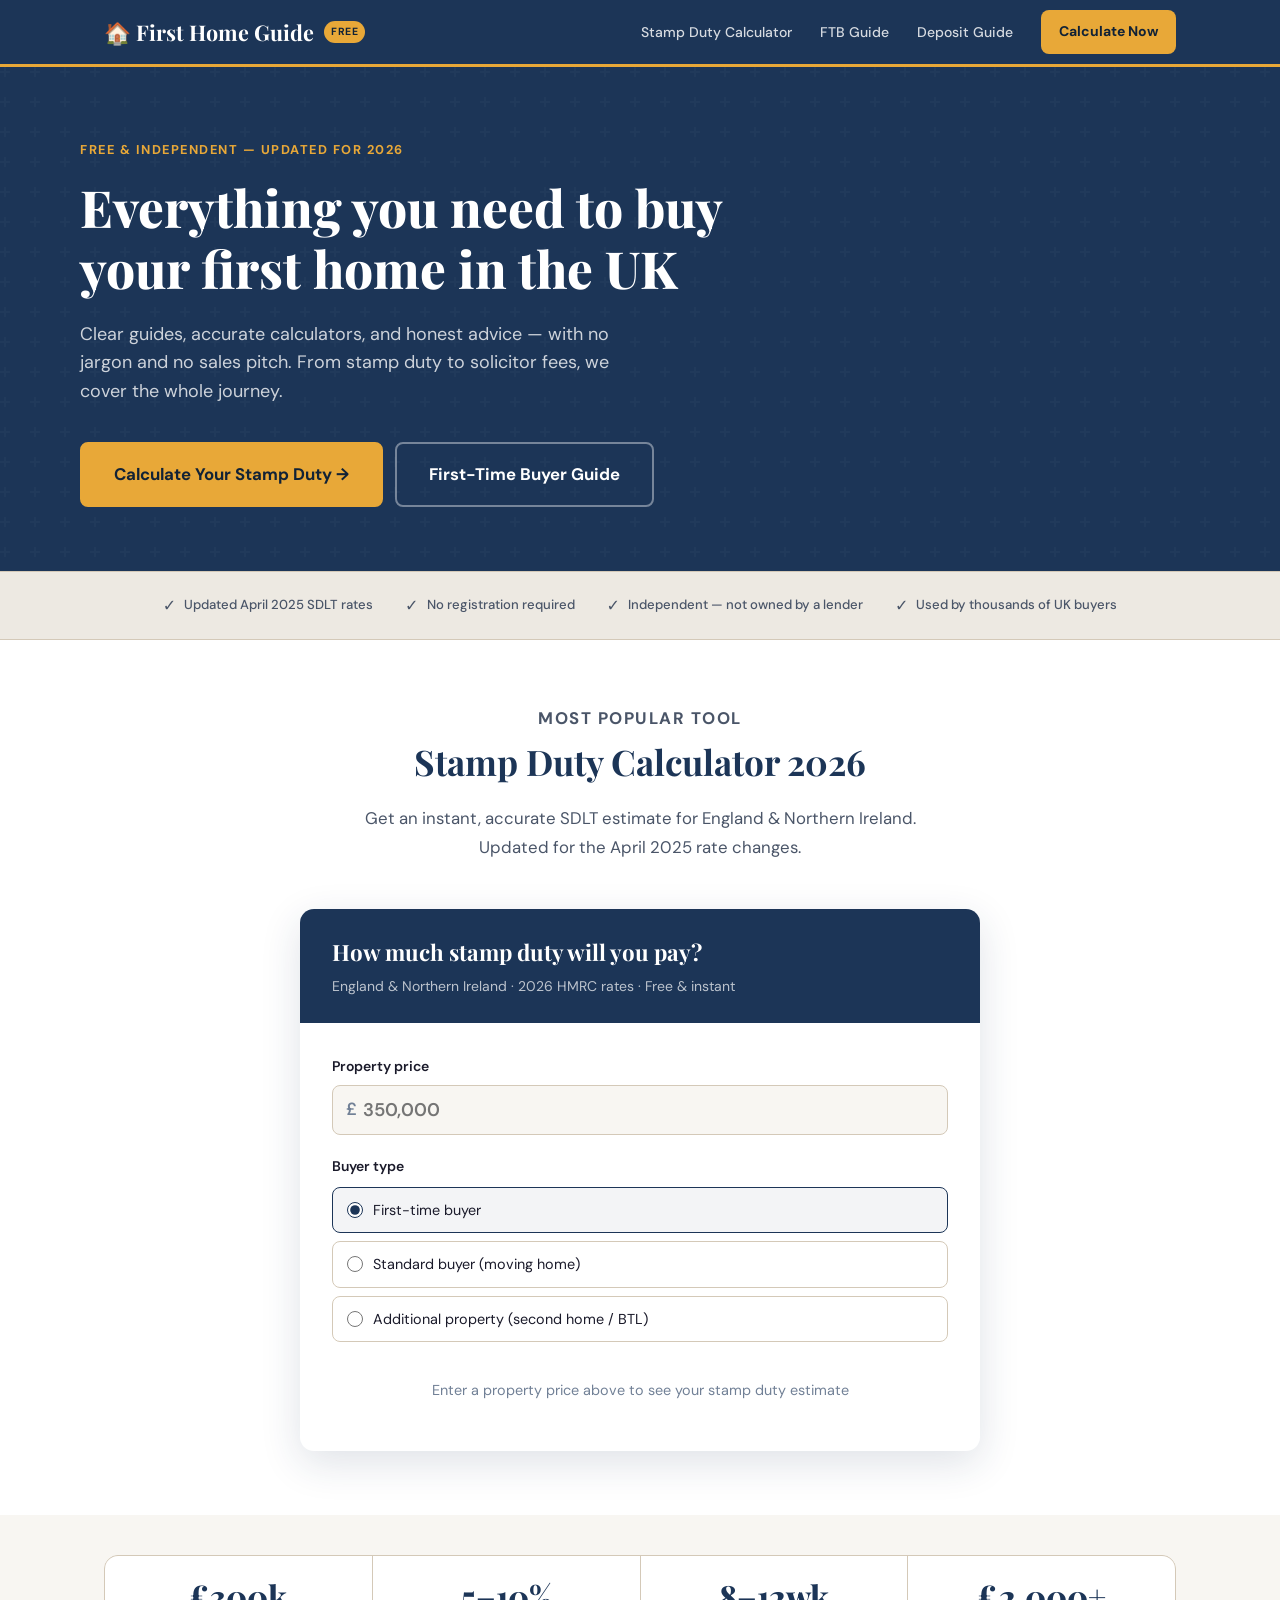
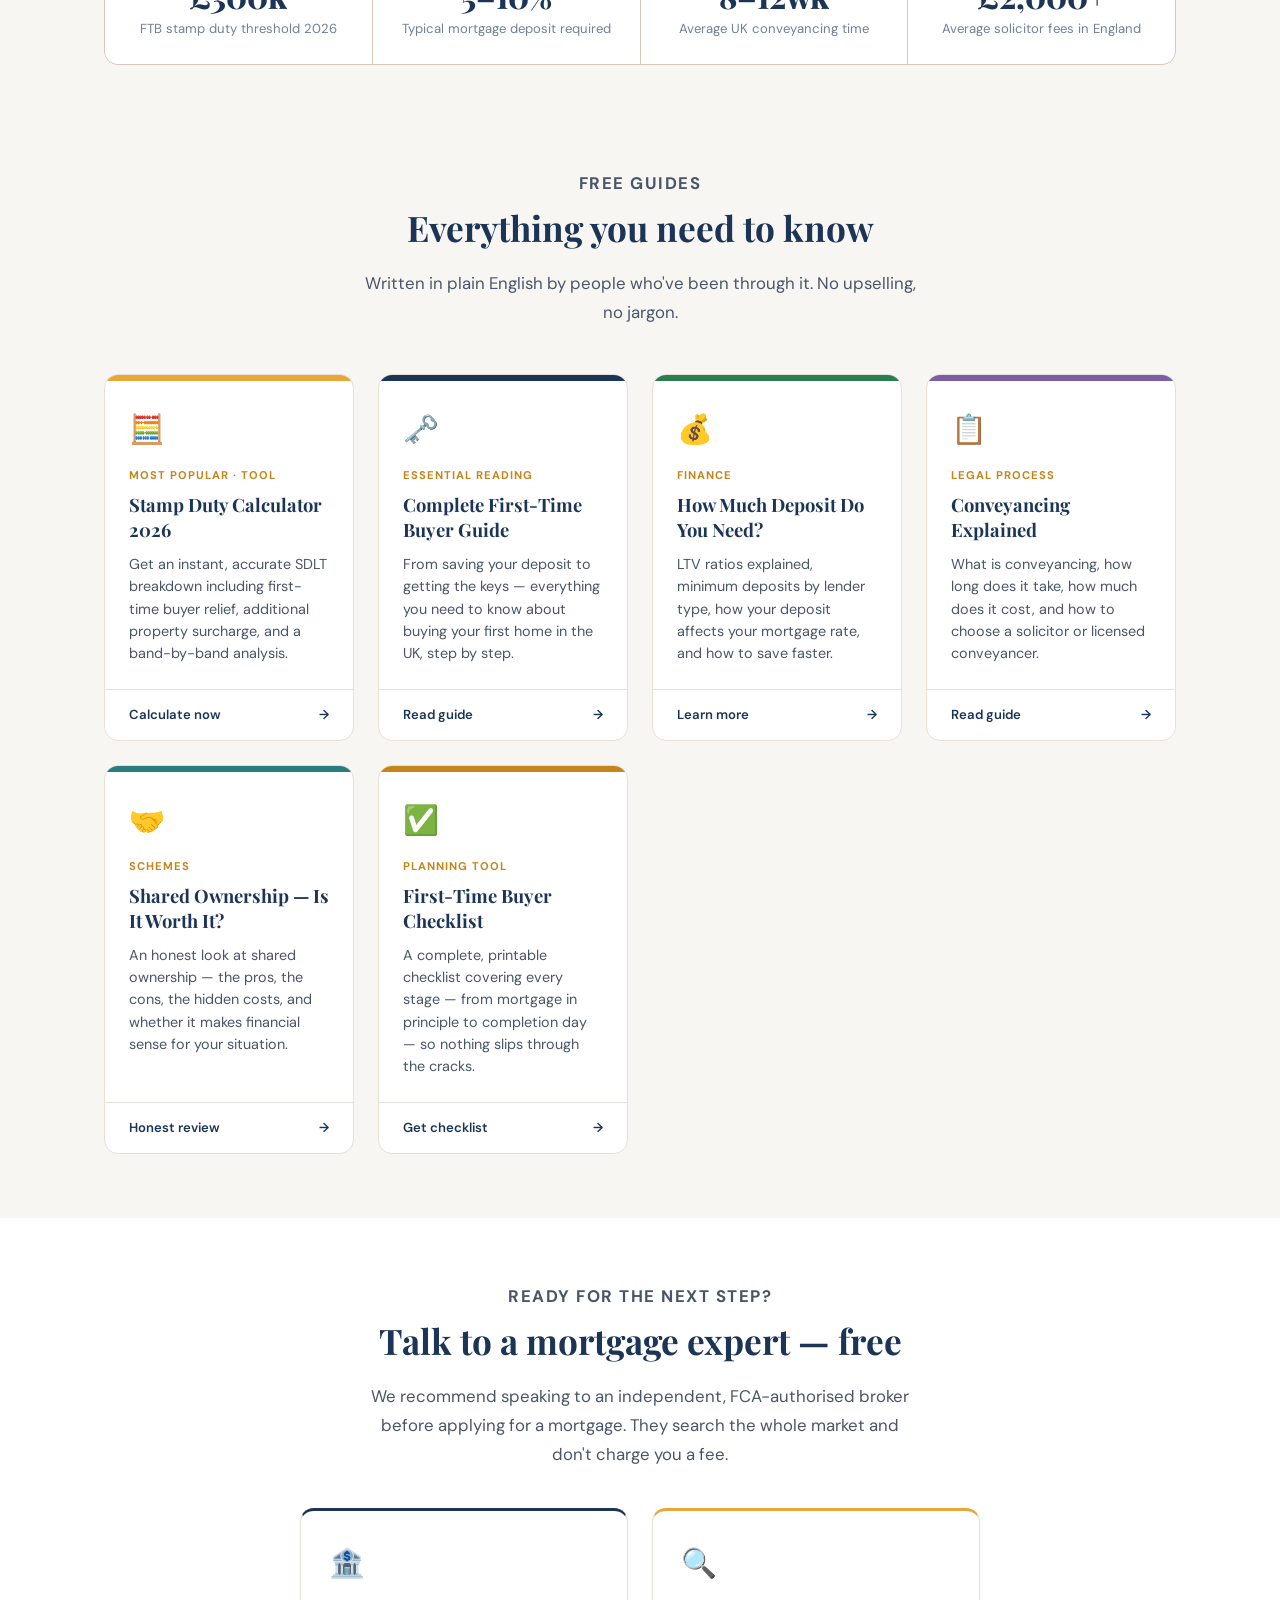
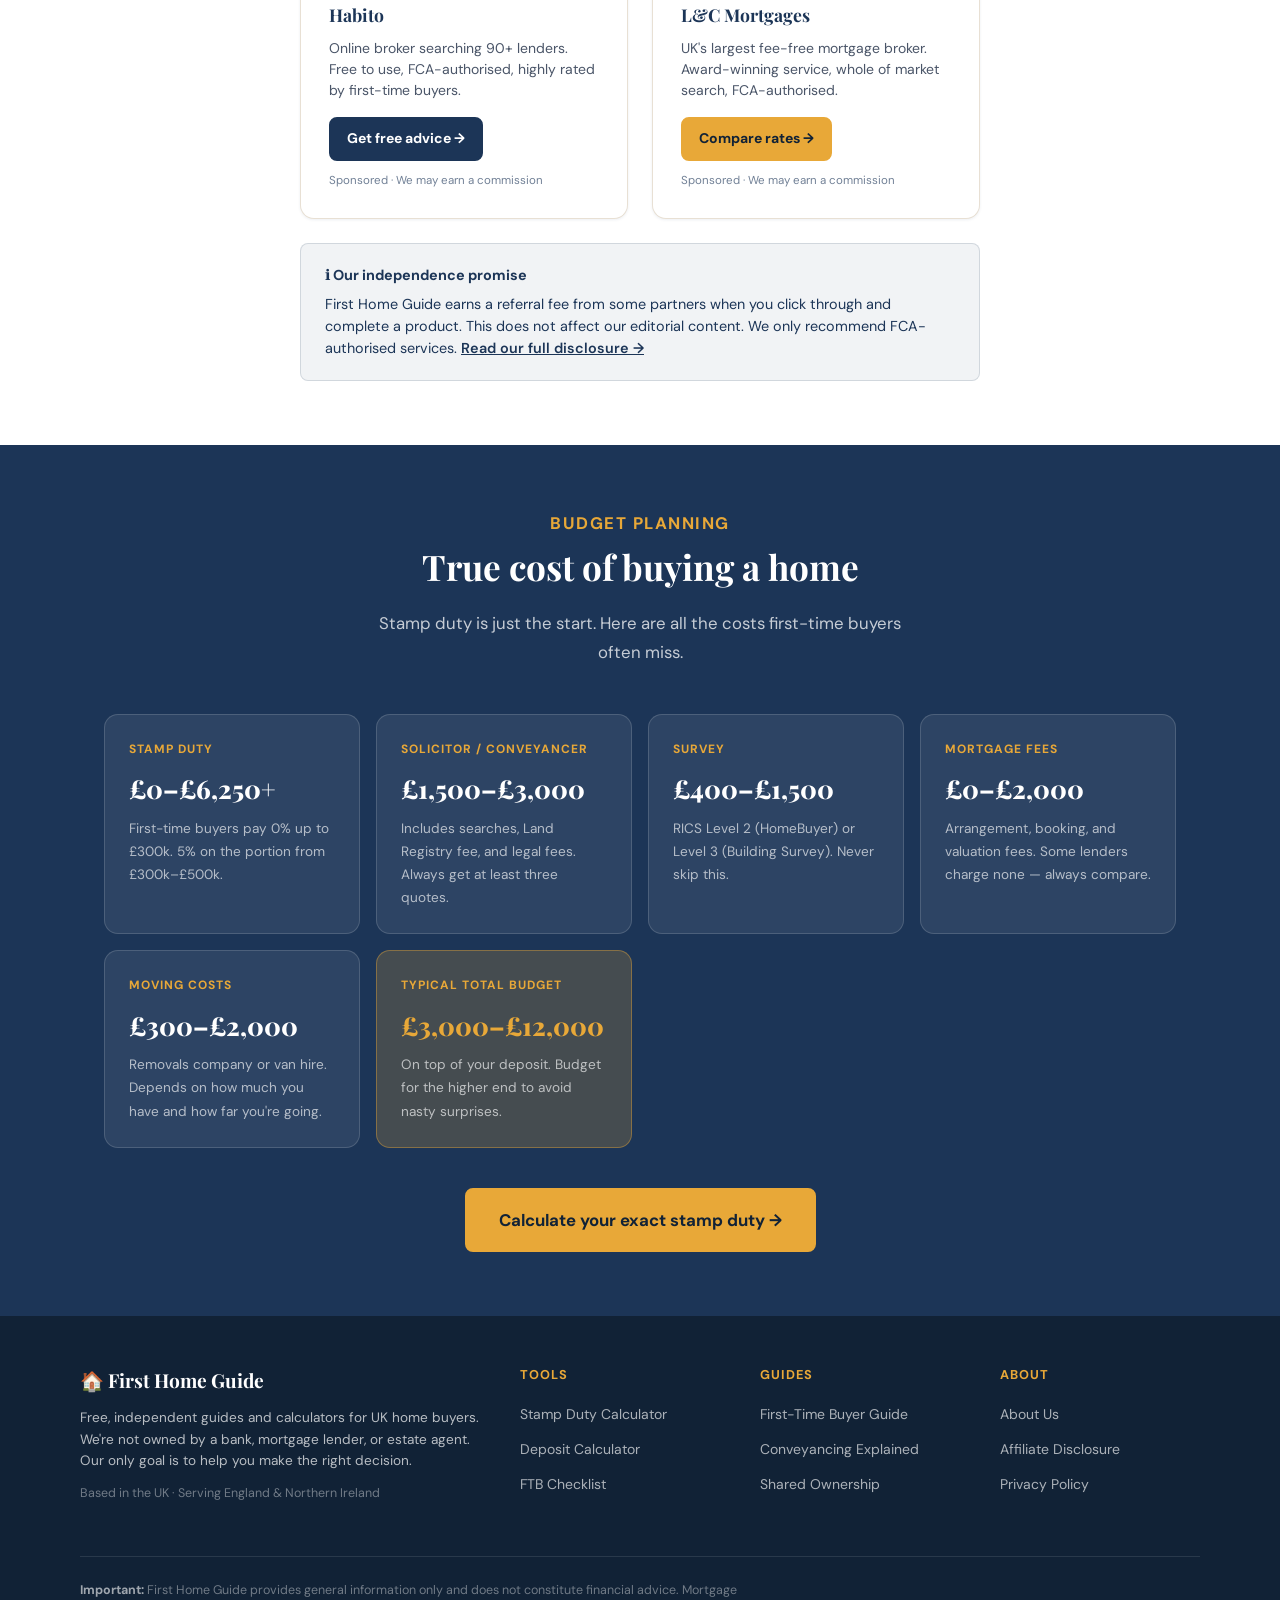
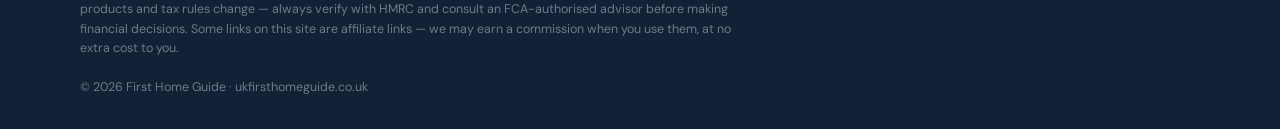
==== commit 8abd2e9f: "Fix domain references — replace firsthomeguide.co.uk with ukfirsthomeguide.co.uk" ====
--- a/index.html
+++ b/index.html
@@ -14,13 +14,13 @@
   <title>First Home Guide UK — Free Guides, Calculators & Expert Advice for UK Buyers</title>
   <meta name="description" content="Free, independent guides for UK home buyers. Stamp duty calculator, mortgage deposit guide, first-time buyer checklist, and more. No jargon, no sales pitch." />
   <meta name="keywords" content="first time buyer uk, stamp duty calculator 2026, mortgage deposit guide, uk home buying guide, first home uk" />
-  <link rel="canonical" href="https://www.firsthomeguide.co.uk/" />
+  <link rel="canonical" href="https://www.ukfirsthomeguide.co.uk/" />
 
   <!-- Open Graph -->
   <meta property="og:title" content="First Home Guide UK — Free Guides for UK Buyers" />
   <meta property="og:description" content="Stamp duty calculators, mortgage guides, and first-time buyer advice. Free and independent." />
   <meta property="og:type" content="website" />
-  <meta property="og:url" content="https://www.firsthomeguide.co.uk/" />
+  <meta property="og:url" content="https://www.ukfirsthomeguide.co.uk/" />
 
   <!-- Schema.org -->
   <script type="application/ld+json">
@@ -28,11 +28,11 @@
     "@context": "https://schema.org",
     "@type": "WebSite",
     "name": "First Home Guide UK",
-    "url": "https://www.firsthomeguide.co.uk",
+    "url": "https://www.ukfirsthomeguide.co.uk",
     "description": "Free, independent guides and calculators for UK home buyers",
     "potentialAction": {
       "@type": "SearchAction",
-      "target": "https://www.firsthomeguide.co.uk/search?q={search_term_string}",
+      "target": "https://www.ukfirsthomeguide.co.uk/search?q={search_term_string}",
       "query-input": "required name=search_term_string"
     }
   }
@@ -383,7 +383,7 @@
     <div class="footer-bottom">
       <div class="footer-legal">
         <strong>Important:</strong> First Home Guide provides general information only and does not constitute financial advice. Mortgage products and tax rules change — always verify with HMRC and consult an FCA-authorised advisor before making financial decisions. Some links on this site are affiliate links — we may earn a commission when you use them, at no extra cost to you.
-        <br><br>© 2026 First Home Guide · firsthomeguide.co.uk
+        <br><br>© 2026 First Home Guide · ukfirsthomeguide.co.uk
       </div>
     </div>
   </div>
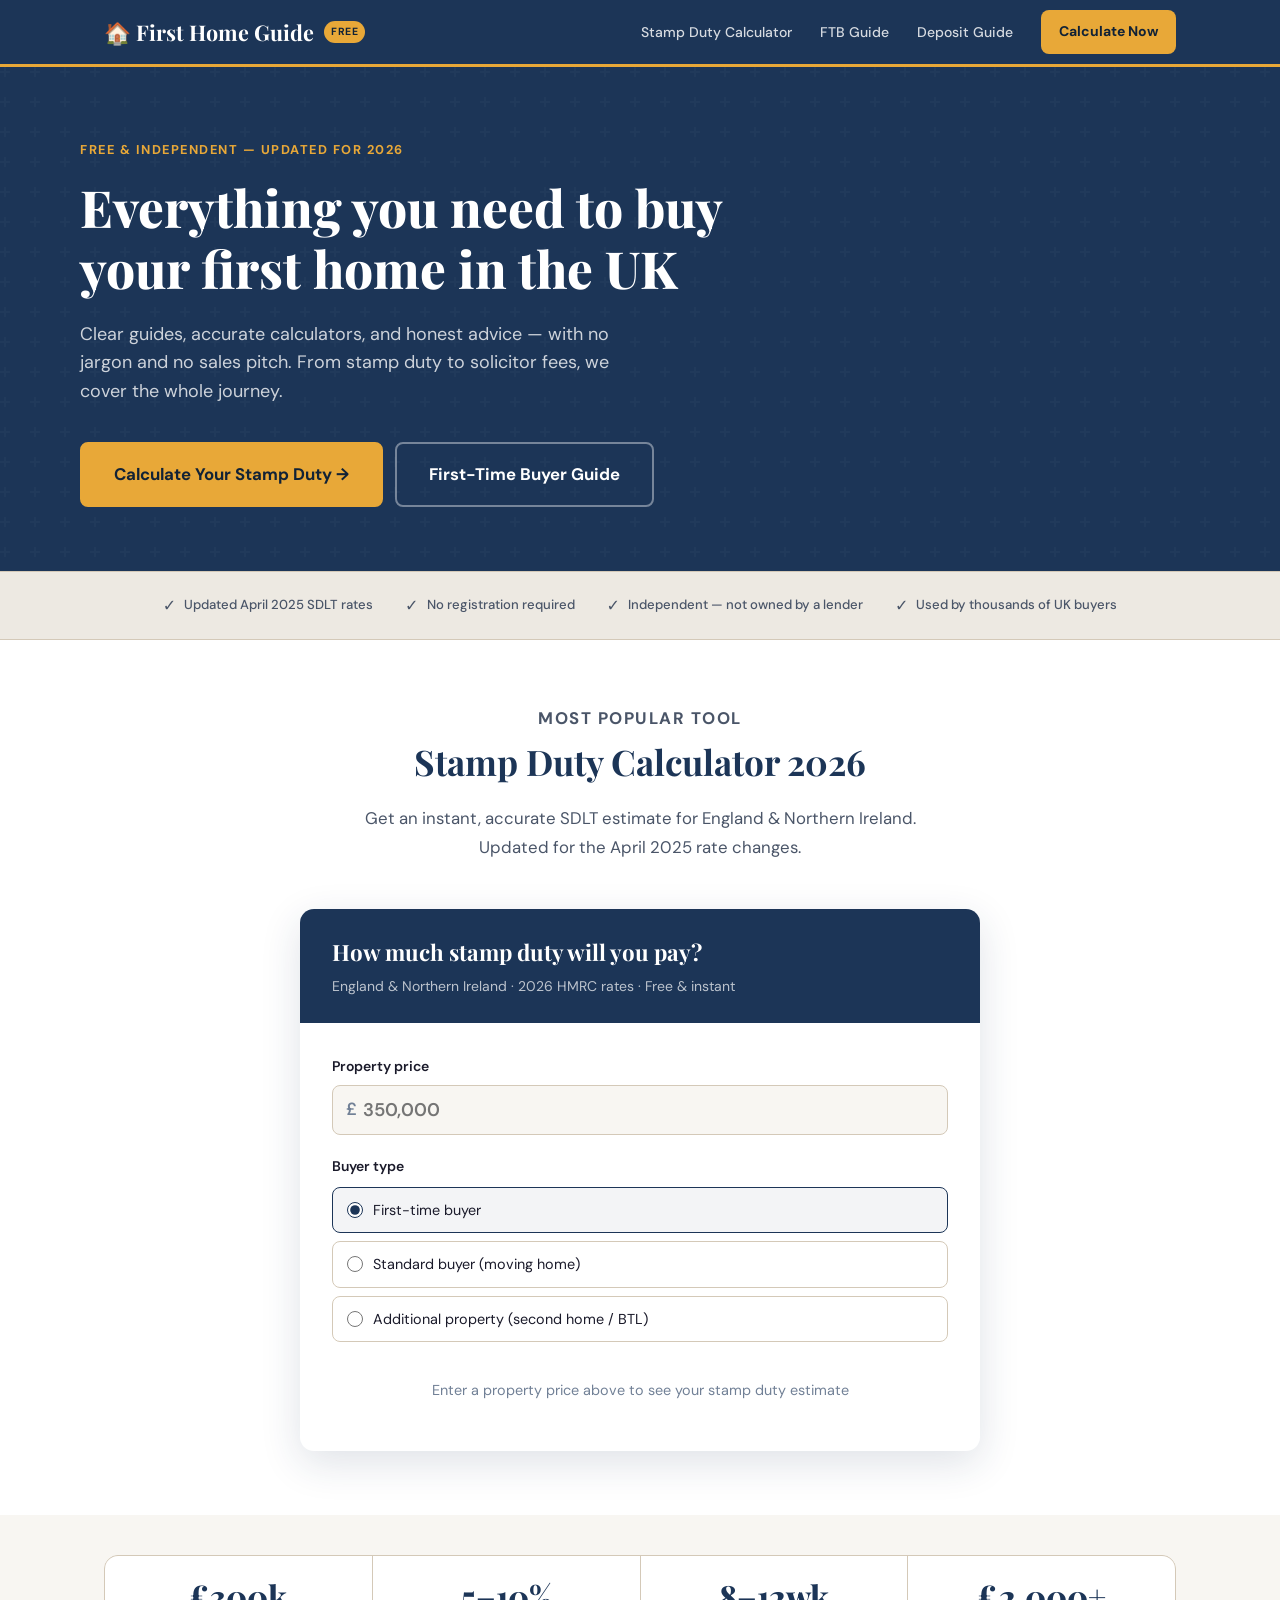
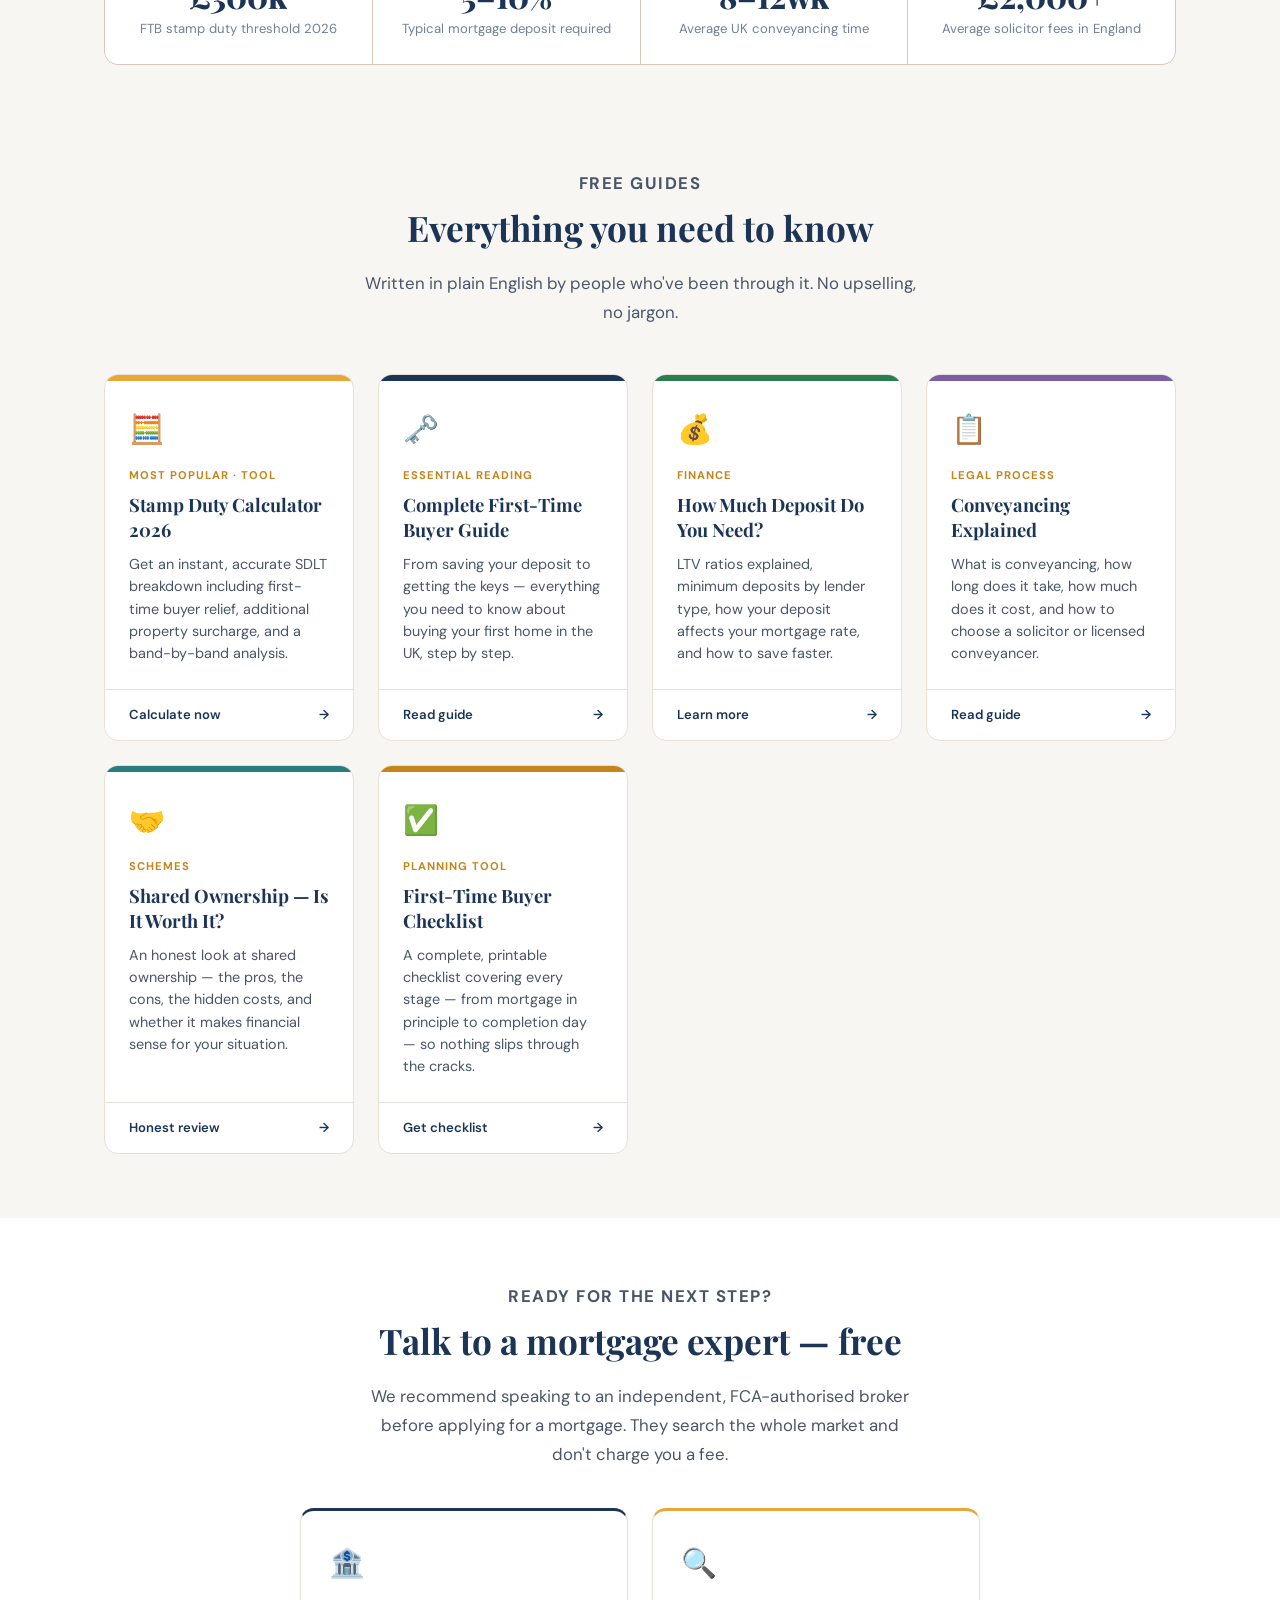
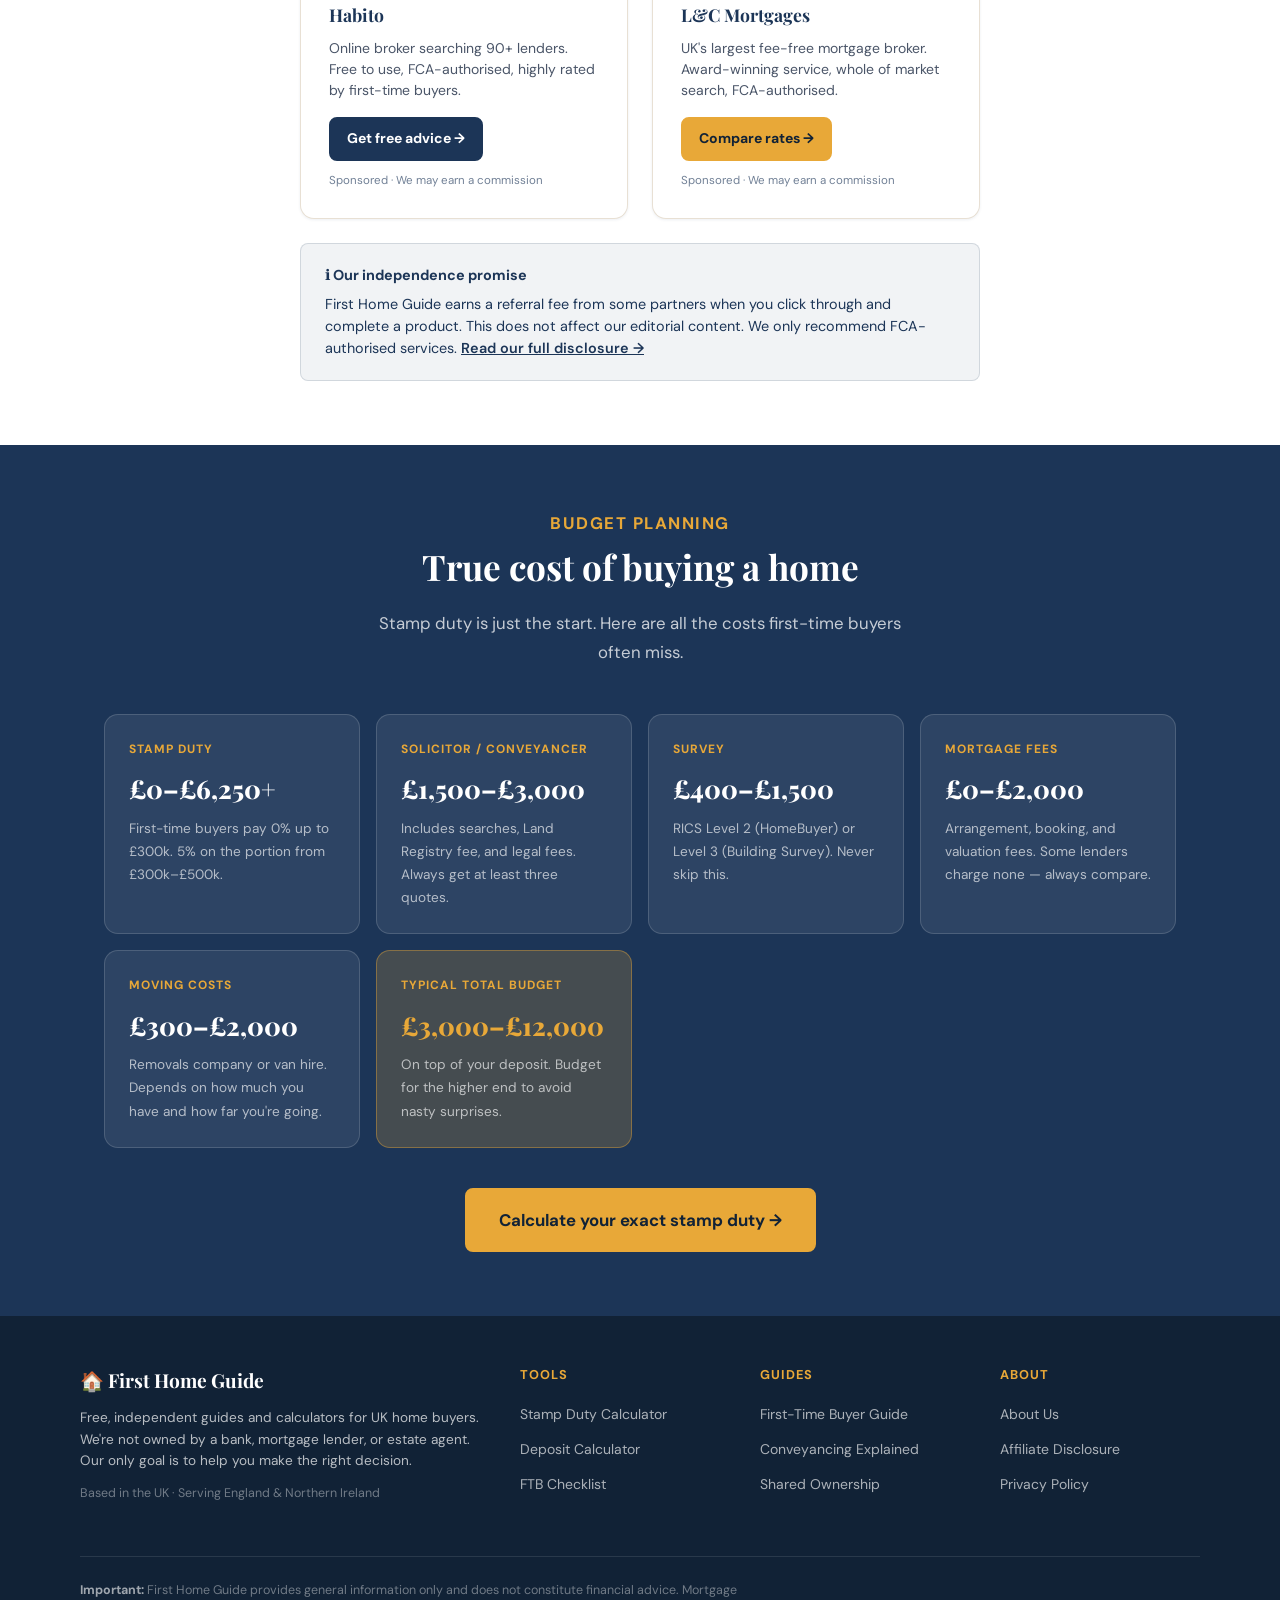
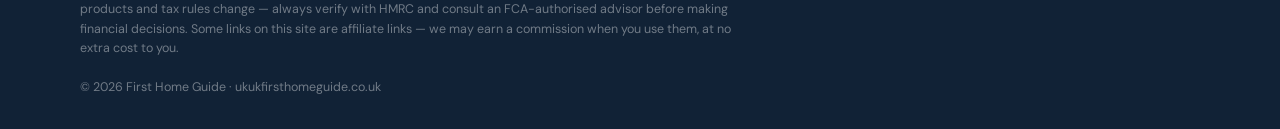
==== commit 14e7189c: "Force domain fix on privacy and about pages" ====
--- a/index.html
+++ b/index.html
@@ -14,13 +14,13 @@
   <title>First Home Guide UK — Free Guides, Calculators & Expert Advice for UK Buyers</title>
   <meta name="description" content="Free, independent guides for UK home buyers. Stamp duty calculator, mortgage deposit guide, first-time buyer checklist, and more. No jargon, no sales pitch." />
   <meta name="keywords" content="first time buyer uk, stamp duty calculator 2026, mortgage deposit guide, uk home buying guide, first home uk" />
-  <link rel="canonical" href="https://www.ukfirsthomeguide.co.uk/" />
+  <link rel="canonical" href="https://www.ukukfirsthomeguide.co.uk/" />
 
   <!-- Open Graph -->
   <meta property="og:title" content="First Home Guide UK — Free Guides for UK Buyers" />
   <meta property="og:description" content="Stamp duty calculators, mortgage guides, and first-time buyer advice. Free and independent." />
   <meta property="og:type" content="website" />
-  <meta property="og:url" content="https://www.ukfirsthomeguide.co.uk/" />
+  <meta property="og:url" content="https://www.ukukfirsthomeguide.co.uk/" />
 
   <!-- Schema.org -->
   <script type="application/ld+json">
@@ -28,11 +28,11 @@
     "@context": "https://schema.org",
     "@type": "WebSite",
     "name": "First Home Guide UK",
-    "url": "https://www.ukfirsthomeguide.co.uk",
+    "url": "https://www.ukukfirsthomeguide.co.uk",
     "description": "Free, independent guides and calculators for UK home buyers",
     "potentialAction": {
       "@type": "SearchAction",
-      "target": "https://www.ukfirsthomeguide.co.uk/search?q={search_term_string}",
+      "target": "https://www.ukukfirsthomeguide.co.uk/search?q={search_term_string}",
       "query-input": "required name=search_term_string"
     }
   }
@@ -383,7 +383,7 @@
     <div class="footer-bottom">
       <div class="footer-legal">
         <strong>Important:</strong> First Home Guide provides general information only and does not constitute financial advice. Mortgage products and tax rules change — always verify with HMRC and consult an FCA-authorised advisor before making financial decisions. Some links on this site are affiliate links — we may earn a commission when you use them, at no extra cost to you.
-        <br><br>© 2026 First Home Guide · ukfirsthomeguide.co.uk
+        <br><br>© 2026 First Home Guide · ukukfirsthomeguide.co.uk
       </div>
     </div>
   </div>
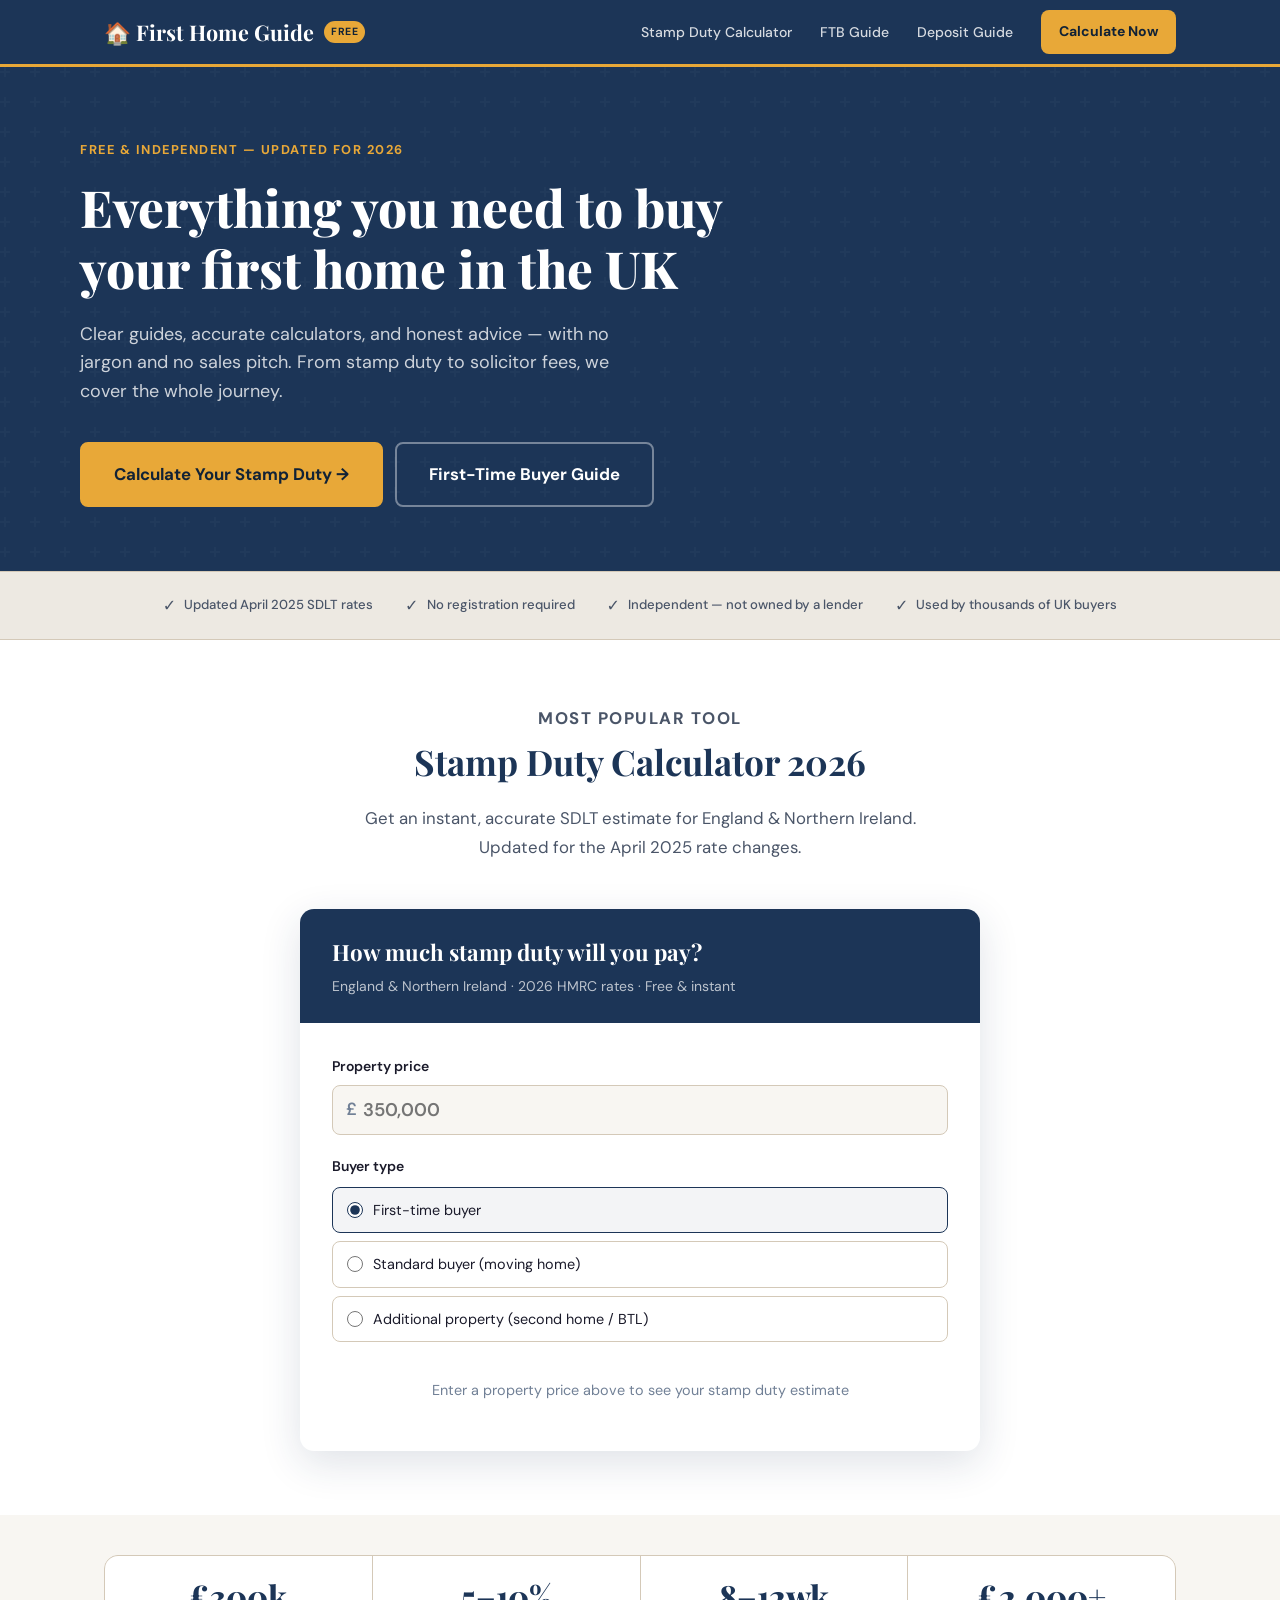
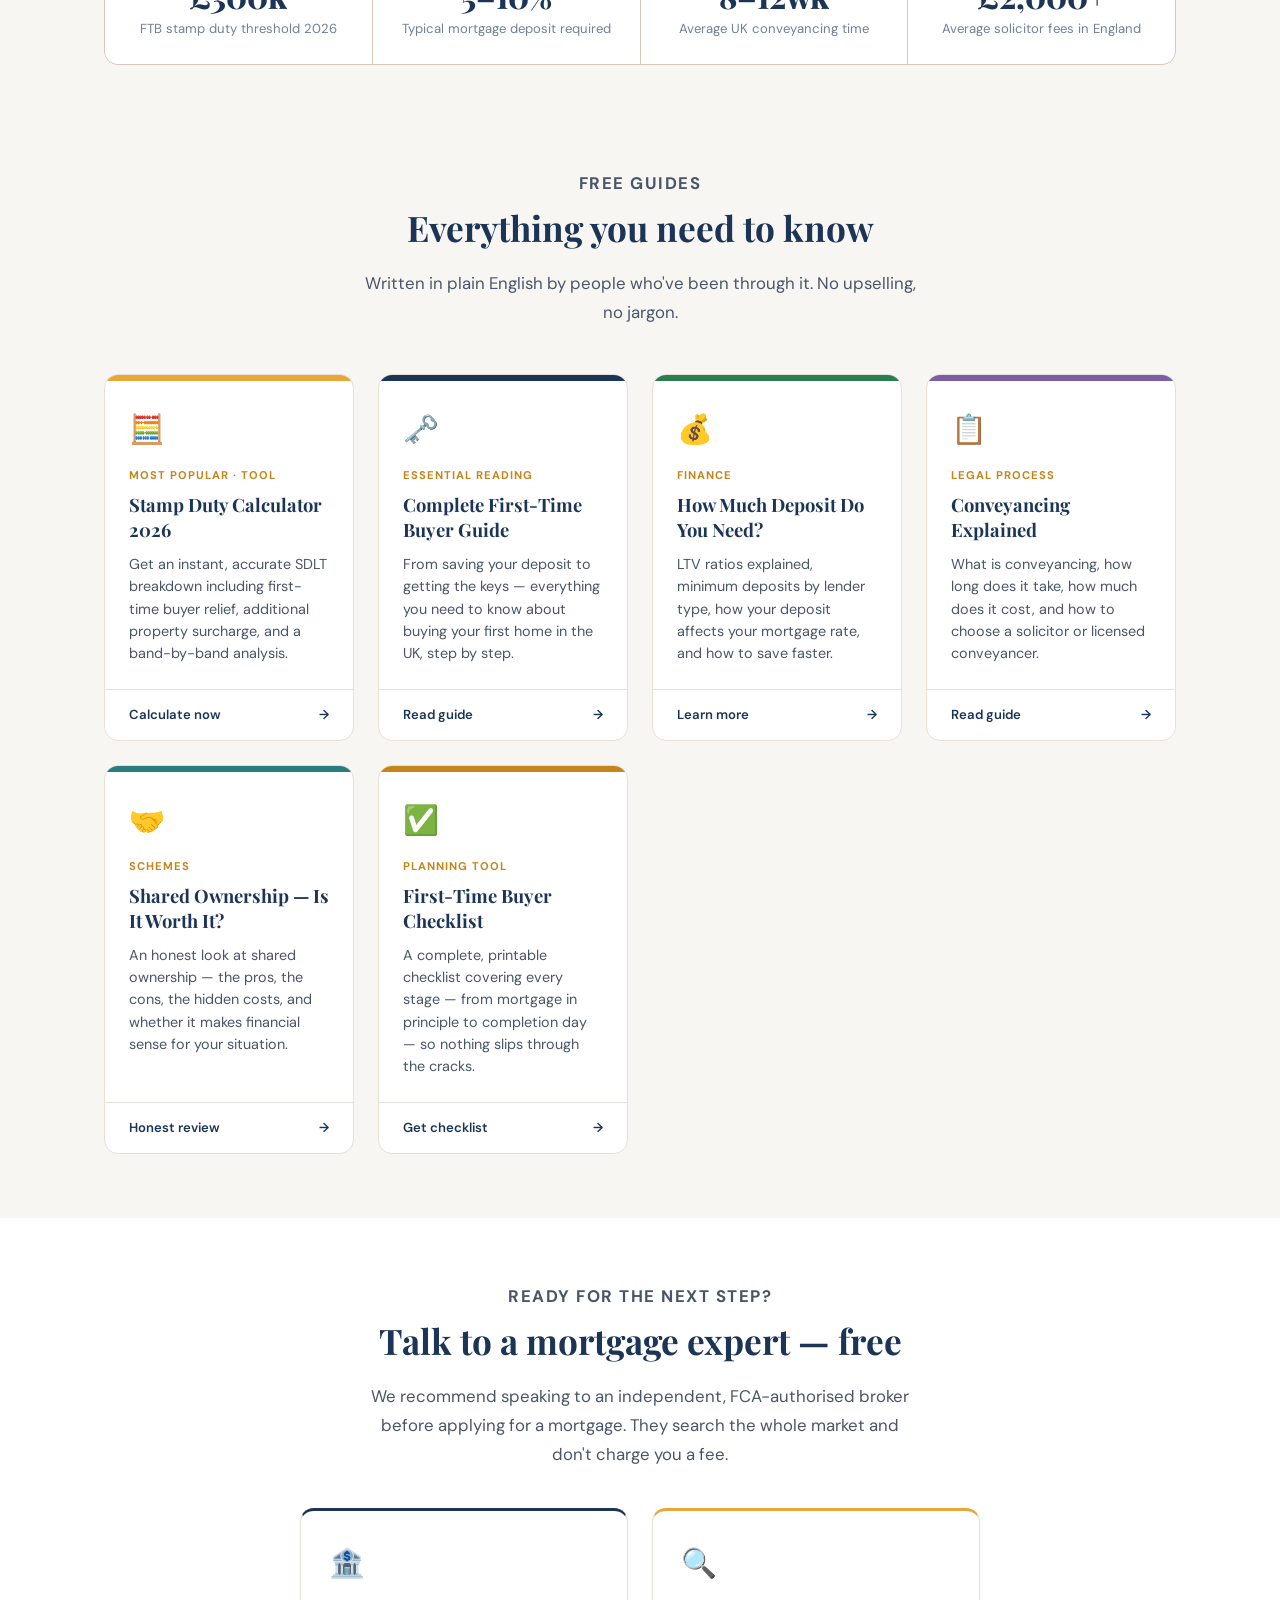
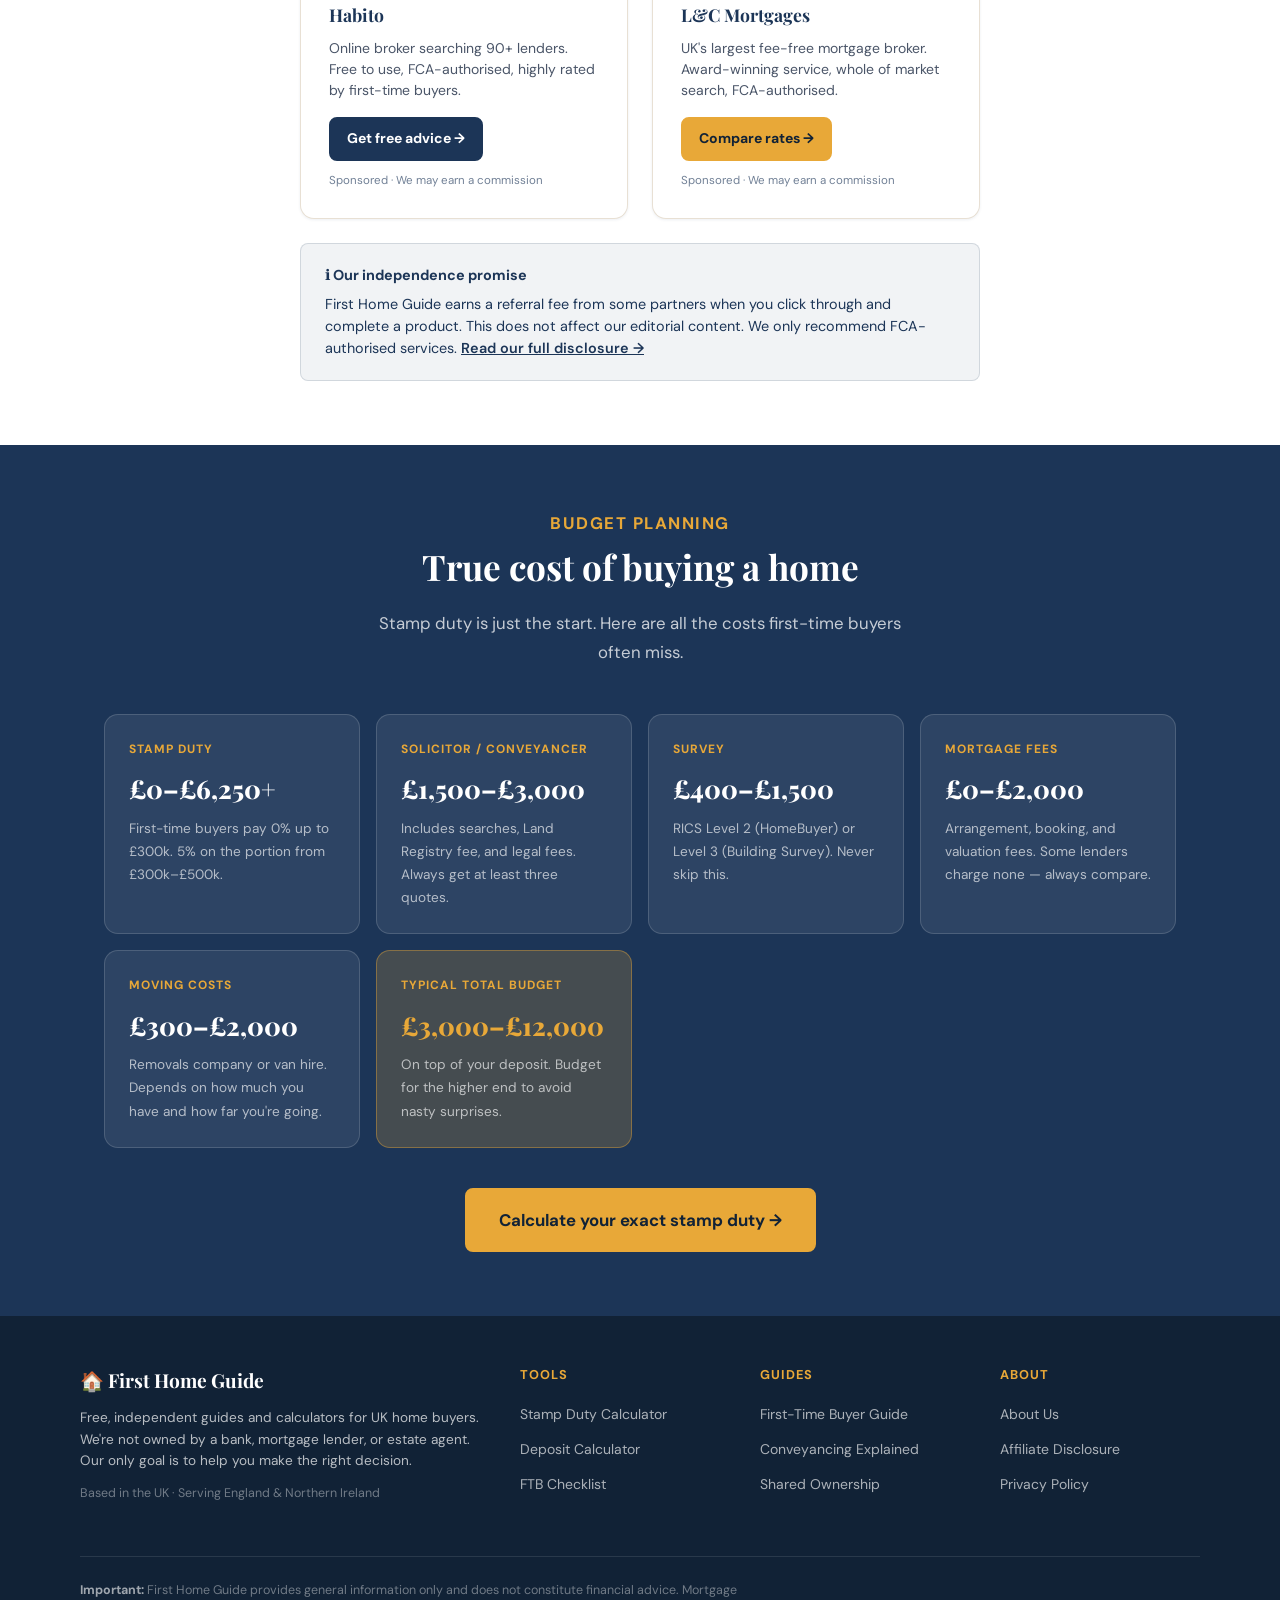
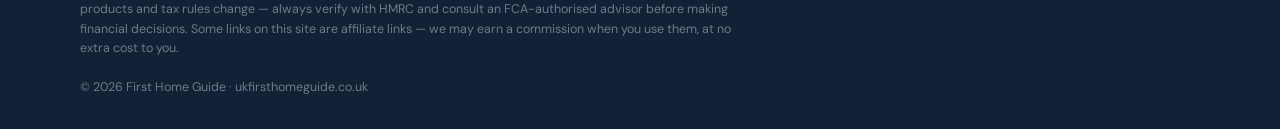
==== commit cb8e7328: "Fix double-uk domain error caused by repeated fix script runs" ====
--- a/index.html
+++ b/index.html
@@ -14,13 +14,13 @@
   <title>First Home Guide UK — Free Guides, Calculators & Expert Advice for UK Buyers</title>
   <meta name="description" content="Free, independent guides for UK home buyers. Stamp duty calculator, mortgage deposit guide, first-time buyer checklist, and more. No jargon, no sales pitch." />
   <meta name="keywords" content="first time buyer uk, stamp duty calculator 2026, mortgage deposit guide, uk home buying guide, first home uk" />
-  <link rel="canonical" href="https://www.ukukfirsthomeguide.co.uk/" />
+  <link rel="canonical" href="https://www.ukfirsthomeguide.co.uk/" />
 
   <!-- Open Graph -->
   <meta property="og:title" content="First Home Guide UK — Free Guides for UK Buyers" />
   <meta property="og:description" content="Stamp duty calculators, mortgage guides, and first-time buyer advice. Free and independent." />
   <meta property="og:type" content="website" />
-  <meta property="og:url" content="https://www.ukukfirsthomeguide.co.uk/" />
+  <meta property="og:url" content="https://www.ukfirsthomeguide.co.uk/" />
 
   <!-- Schema.org -->
   <script type="application/ld+json">
@@ -28,11 +28,11 @@
     "@context": "https://schema.org",
     "@type": "WebSite",
     "name": "First Home Guide UK",
-    "url": "https://www.ukukfirsthomeguide.co.uk",
+    "url": "https://www.ukfirsthomeguide.co.uk",
     "description": "Free, independent guides and calculators for UK home buyers",
     "potentialAction": {
       "@type": "SearchAction",
-      "target": "https://www.ukukfirsthomeguide.co.uk/search?q={search_term_string}",
+      "target": "https://www.ukfirsthomeguide.co.uk/search?q={search_term_string}",
       "query-input": "required name=search_term_string"
     }
   }
@@ -383,7 +383,7 @@
     <div class="footer-bottom">
       <div class="footer-legal">
         <strong>Important:</strong> First Home Guide provides general information only and does not constitute financial advice. Mortgage products and tax rules change — always verify with HMRC and consult an FCA-authorised advisor before making financial decisions. Some links on this site are affiliate links — we may earn a commission when you use them, at no extra cost to you.
-        <br><br>© 2026 First Home Guide · ukukfirsthomeguide.co.uk
+        <br><br>© 2026 First Home Guide · ukfirsthomeguide.co.uk
       </div>
     </div>
   </div>
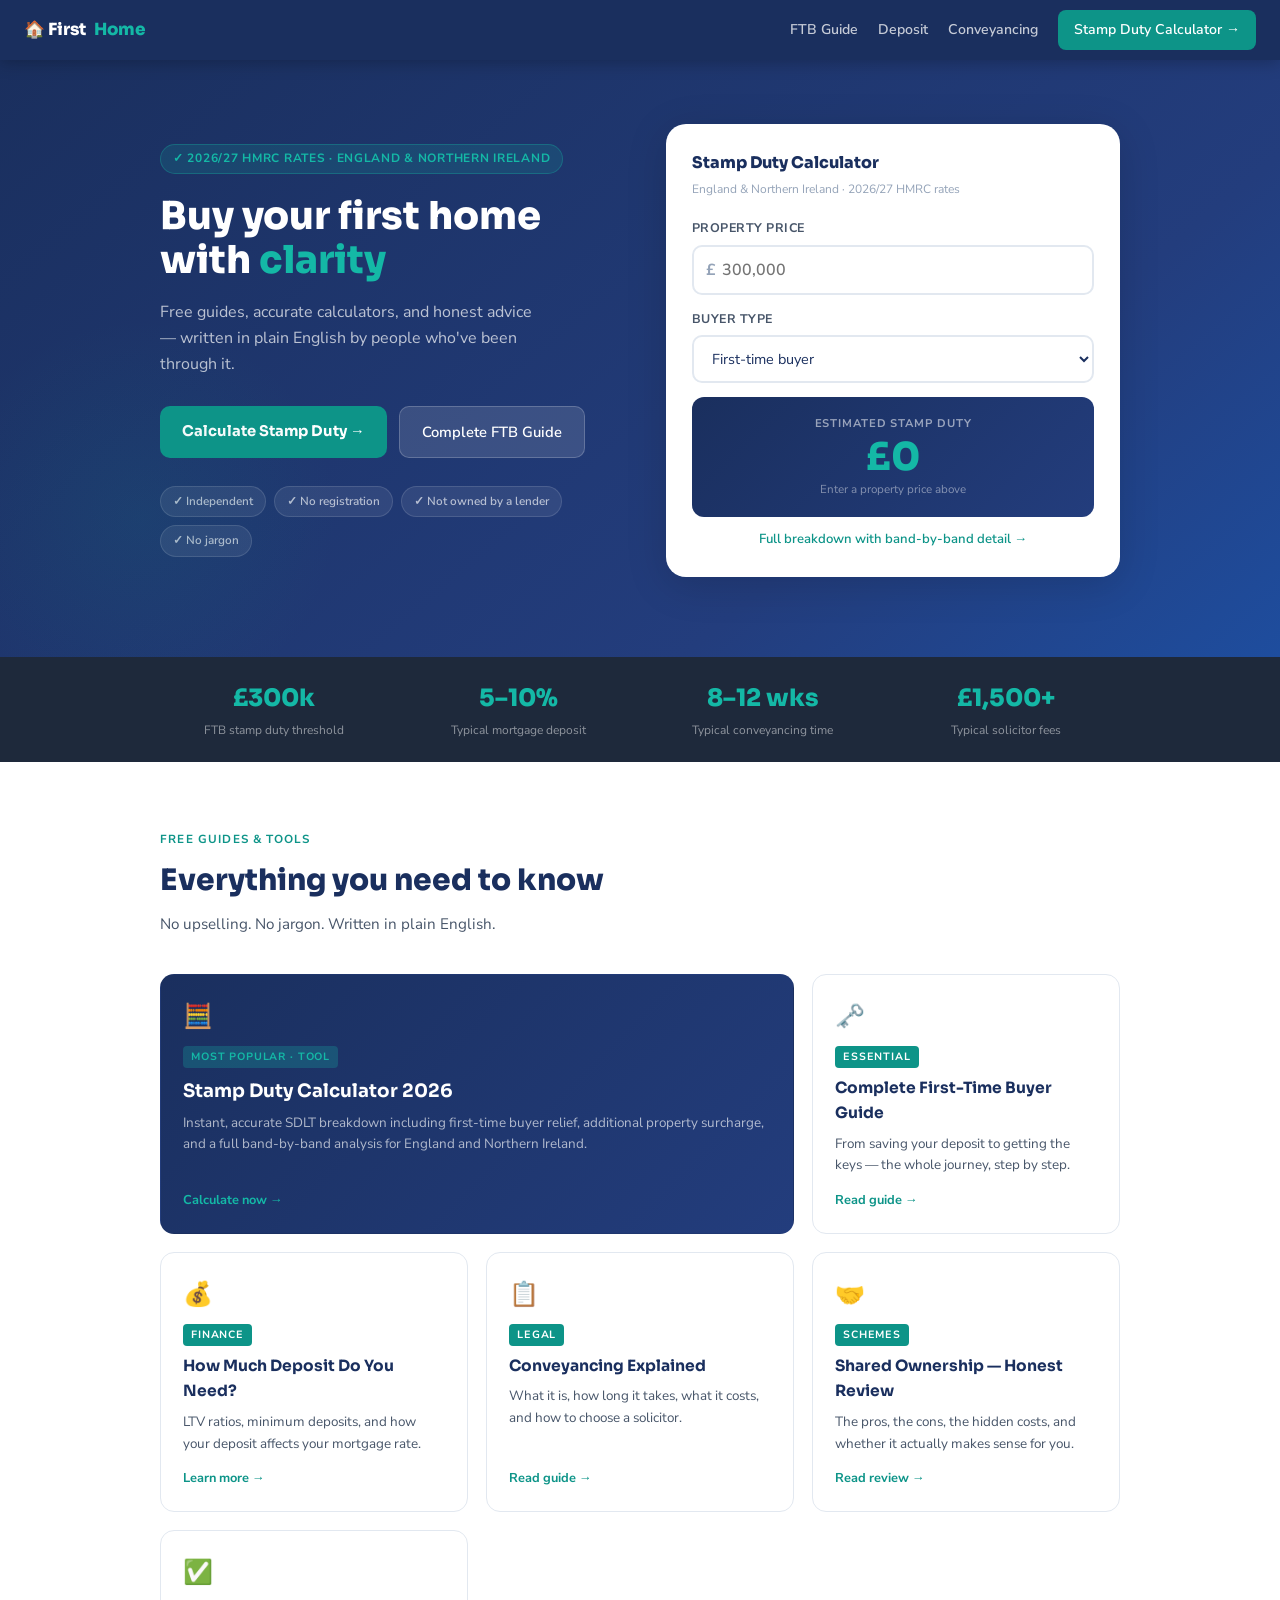
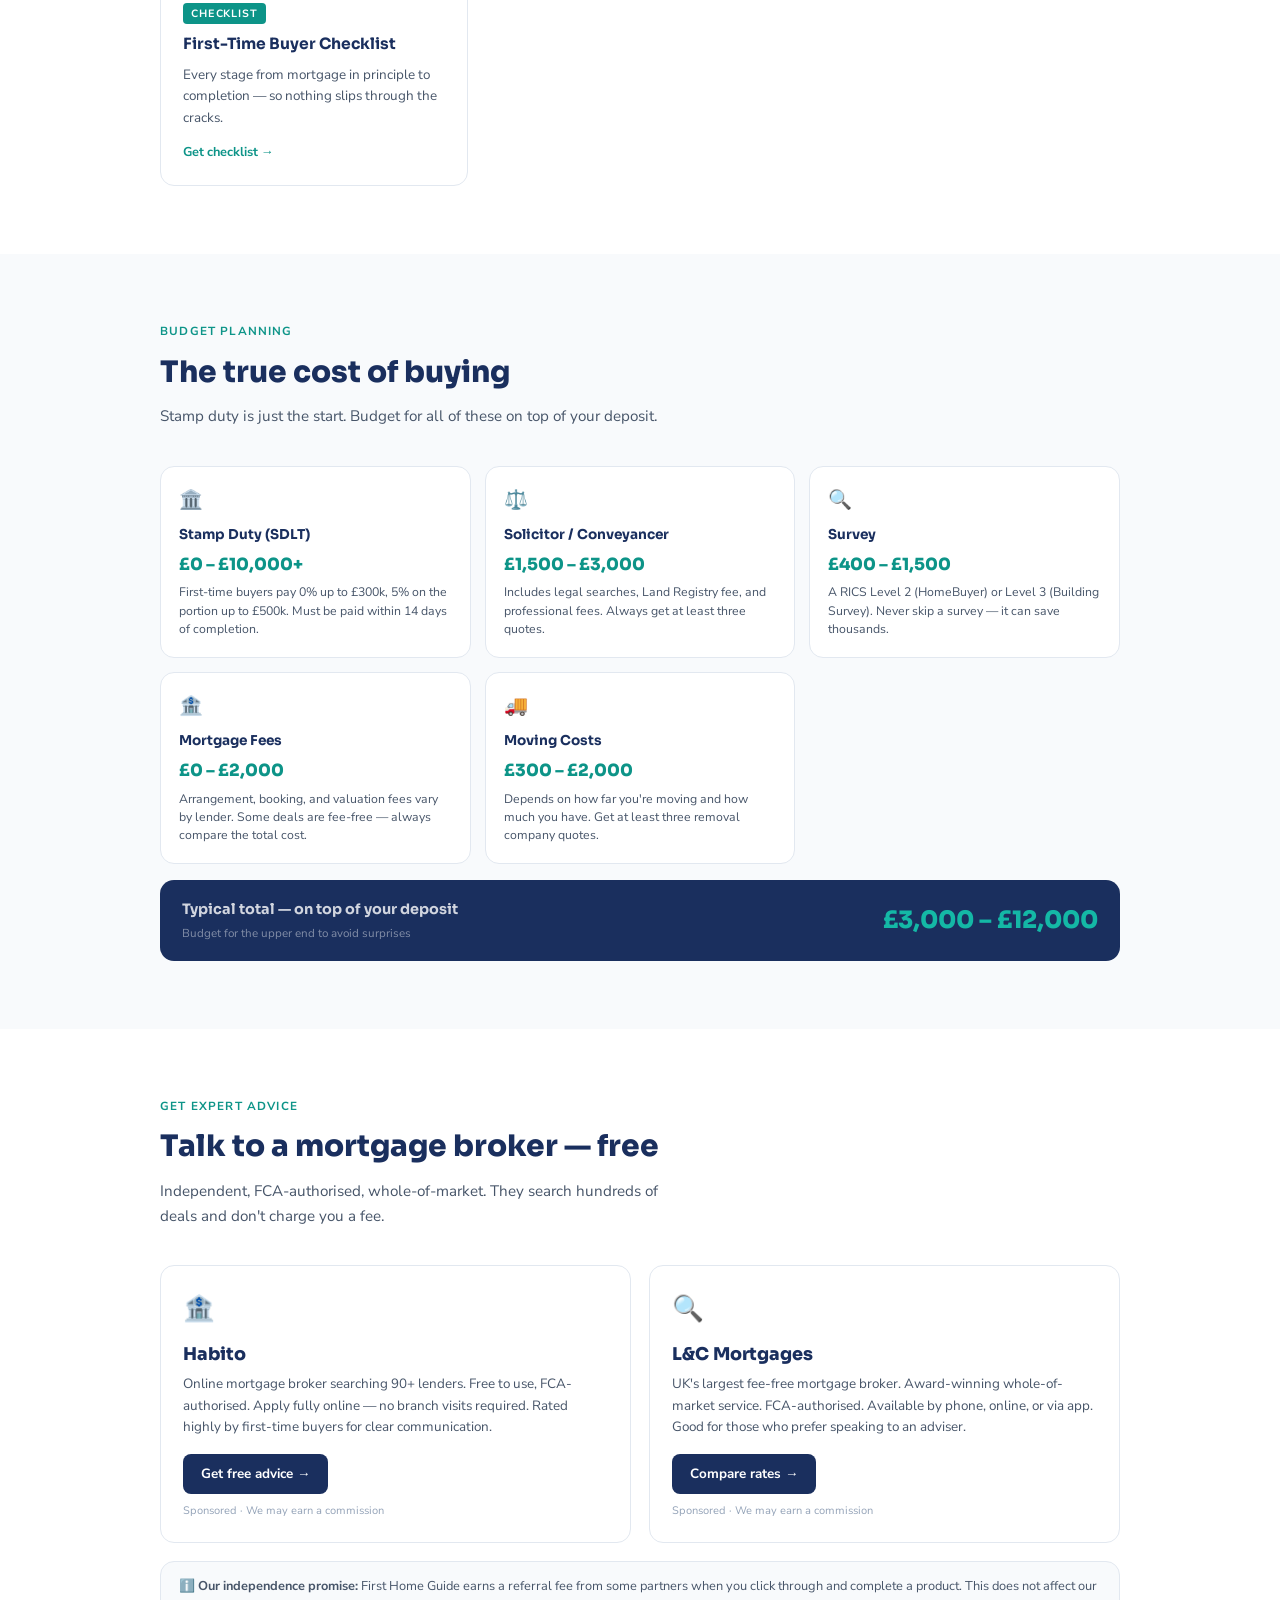
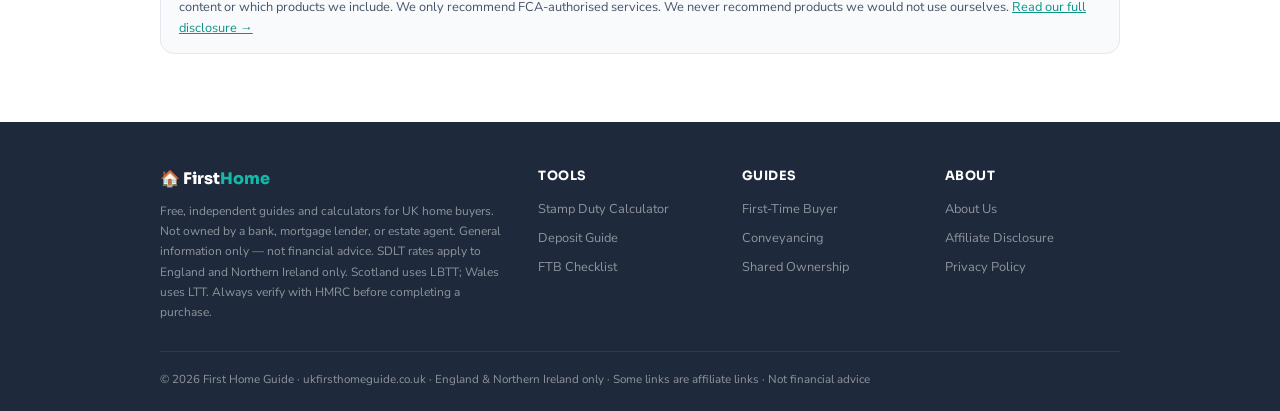
==== commit 70ca6304: "Deploy redesigned homepage + fix stale date + fix SDLT max" ====
--- a/index.html
+++ b/index.html
@@ -1,434 +1,465 @@
-<!--
-  ⚠️ AFFILIATE LINK PLACEHOLDERS
-  All href="https://www.habito.com/" and href="https://www.landc.co.uk/" links
-  below are PLACEHOLDERS. Before going live, replace each with the actual
-  Awin tracking URL from your Awin publisher dashboard.
-  Format will be: https://www.awin1.com/cread.php?awinmid=XXXXX&awinaffid=YOUR_ID
-  Without this fix, NO commission will be tracked.
--->
 <!DOCTYPE html>
 <html lang="en">
 <head>
   <meta charset="UTF-8" />
   <meta name="viewport" content="width=device-width, initial-scale=1.0" />
-  <title>First Home Guide UK — Free Guides, Calculators & Expert Advice for UK Buyers</title>
+  <title>First Home Guide UK — Free Guides & Calculators for UK Buyers</title>
   <meta name="description" content="Free, independent guides for UK home buyers. Stamp duty calculator, mortgage deposit guide, first-time buyer checklist, and more. No jargon, no sales pitch." />
-  <meta name="keywords" content="first time buyer uk, stamp duty calculator 2026, mortgage deposit guide, uk home buying guide, first home uk" />
   <link rel="canonical" href="https://www.ukfirsthomeguide.co.uk/" />
-
-  <!-- Open Graph -->
   <meta property="og:title" content="First Home Guide UK — Free Guides for UK Buyers" />
-  <meta property="og:description" content="Stamp duty calculators, mortgage guides, and first-time buyer advice. Free and independent." />
   <meta property="og:type" content="website" />
   <meta property="og:url" content="https://www.ukfirsthomeguide.co.uk/" />
-
-  <!-- Schema.org -->
+  <link rel="preconnect" href="https://fonts.googleapis.com" />
+  <link rel="preconnect" href="https://fonts.gstatic.com" crossorigin />
+  <link href="https://fonts.googleapis.com/css2?family=Sora:wght@400;600;700;800&family=Nunito+Sans:ital,opsz,wght@0,6..12,400;0,6..12,500;0,6..12,600;1,6..12,400&display=swap" rel="stylesheet" />
   <script type="application/ld+json">
-  {
-    "@context": "https://schema.org",
-    "@type": "WebSite",
-    "name": "First Home Guide UK",
-    "url": "https://www.ukfirsthomeguide.co.uk",
-    "description": "Free, independent guides and calculators for UK home buyers",
-    "potentialAction": {
-      "@type": "SearchAction",
-      "target": "https://www.ukfirsthomeguide.co.uk/search?q={search_term_string}",
-      "query-input": "required name=search_term_string"
-    }
-  }
+  {"@context":"https://schema.org","@type":"WebSite","name":"First Home Guide UK","url":"https://www.ukfirsthomeguide.co.uk","description":"Free guides and calculators for UK first-time home buyers"}
   </script>
-
-  <link rel="stylesheet" href="css/style.css" />
-  <link rel="icon" href="data:image/svg+xml,<svg xmlns='http://www.w3.org/2000/svg' viewBox='0 0 100 100'><text y='.9em' font-size='90'>🏠</text></svg>" />
+  <style>
+    *, *::before, *::after { box-sizing: border-box; margin: 0; padding: 0; }
+    :root {
+      --navy: #1a2f5e; --navy-mid: #233d7d;
+      --teal: #0d9488; --teal-light: #14b8a6;
+      --white: #ffffff; --off-white: #f8fafc;
+      --grey-100: #f1f5f9; --grey-200: #e2e8f0;
+      --grey-400: #94a3b8; --grey-600: #475569; --grey-800: #1e293b;
+      --amber: #f59e0b; --amber-bg: #fffbeb; --amber-border: #fde68a;
+      --font-head: 'Sora', sans-serif; --font-body: 'Nunito Sans', sans-serif;
+      --radius: 14px; --shadow: 0 4px 20px rgba(0,0,0,0.09); --shadow-lg: 0 8px 40px rgba(0,0,0,0.15);
+    }
+    html { scroll-behavior: smooth; }
+    body { font-family: var(--font-body); color: var(--grey-800); background: var(--white); line-height: 1.65; -webkit-font-smoothing: antialiased; }
+
+    nav { position: sticky; top: 0; z-index: 100; background: var(--navy); padding: 0 24px; height: 60px; display: flex; align-items: center; justify-content: space-between; box-shadow: 0 2px 16px rgba(0,0,0,0.25); }
+    .nav-logo { font-family: var(--font-head); font-weight: 800; font-size: 1.05rem; color: var(--white); text-decoration: none; display: flex; align-items: center; gap: 8px; }
+    .nav-logo span { color: var(--teal-light); }
+    .nav-links { display: flex; align-items: center; gap: 20px; }
+    .nav-links a { color: rgba(255,255,255,0.75); text-decoration: none; font-size: 0.88rem; font-weight: 600; transition: color 0.2s; }
+    .nav-links a:hover { color: var(--white); }
+    .nav-cta { background: var(--teal) !important; color: var(--white) !important; padding: 8px 16px; border-radius: 8px; transition: background 0.2s !important; }
+    .nav-cta:hover { background: var(--teal-light) !important; }
+
+    .hero { background: linear-gradient(140deg, var(--navy) 0%, var(--navy-mid) 70%, #1e4d9e 100%); padding: 64px 24px 80px; position: relative; overflow: hidden; }
+    .hero::after { content: ''; position: absolute; bottom: -60px; left: -60px; width: 400px; height: 400px; background: radial-gradient(circle, rgba(13,148,136,0.1) 0%, transparent 70%); pointer-events: none; }
+    .hero-inner { max-width: 960px; margin: 0 auto; display: grid; grid-template-columns: 1fr 1fr; gap: 52px; align-items: center; }
+    .hero-badge { display: inline-flex; align-items: center; gap: 6px; background: rgba(20,184,166,0.15); border: 1px solid rgba(20,184,166,0.3); color: var(--teal-light); border-radius: 100px; font-size: 0.75rem; font-weight: 700; letter-spacing: 0.06em; text-transform: uppercase; padding: 4px 12px; margin-bottom: 20px; }
+    .hero h1 { font-family: var(--font-head); font-size: 2.4rem; font-weight: 800; color: var(--white); line-height: 1.15; margin-bottom: 16px; }
+    .hero h1 span { color: var(--teal-light); }
+    .hero-sub { color: rgba(255,255,255,0.7); font-size: 1rem; margin-bottom: 28px; max-width: 380px; }
+    .hero-btns { display: flex; gap: 12px; flex-wrap: wrap; margin-bottom: 28px; }
+    .btn-primary { display: inline-block; background: var(--teal); color: var(--white); padding: 13px 22px; border-radius: 10px; font-family: var(--font-head); font-size: 0.92rem; font-weight: 700; text-decoration: none; transition: background 0.2s, transform 0.15s; }
+    .btn-primary:hover { background: var(--teal-light); transform: translateY(-1px); }
+    .btn-secondary { display: inline-block; background: rgba(255,255,255,0.12); color: var(--white); border: 1px solid rgba(255,255,255,0.2); padding: 13px 22px; border-radius: 10px; font-size: 0.92rem; font-weight: 600; text-decoration: none; transition: background 0.2s; }
+    .btn-secondary:hover { background: rgba(255,255,255,0.2); }
+    .hero-trust { display: flex; flex-wrap: wrap; gap: 8px; }
+    .trust-pill { background: rgba(255,255,255,0.08); border: 1px solid rgba(255,255,255,0.12); border-radius: 100px; padding: 5px 12px; font-size: 0.73rem; color: rgba(255,255,255,0.65); font-weight: 600; }
+
+    .hero-calc { background: var(--white); border-radius: 20px; padding: 26px; box-shadow: var(--shadow-lg); }
+    .hero-calc-title { font-family: var(--font-head); font-size: 1rem; font-weight: 800; color: var(--navy); margin-bottom: 4px; }
+    .hero-calc-sub { font-size: 0.75rem; color: var(--grey-400); margin-bottom: 18px; }
+    .calc-label { font-size: 0.78rem; font-weight: 700; color: var(--grey-600); letter-spacing: 0.04em; text-transform: uppercase; margin-bottom: 6px; }
+    .calc-hint { font-size: 0.72rem; color: var(--grey-400); margin-bottom: 6px; }
+    .calc-input-wrap { position: relative; margin-bottom: 14px; }
+    .calc-prefix { position: absolute; left: 14px; top: 50%; transform: translateY(-50%); font-weight: 700; color: var(--grey-400); pointer-events: none; }
+    .calc-input { width: 100%; padding: 12px 14px 12px 28px; border: 2px solid var(--grey-200); border-radius: 10px; font-family: var(--font-body); font-size: 1rem; font-weight: 600; color: var(--navy); outline: none; transition: border-color 0.2s; }
+    .calc-input:focus { border-color: var(--teal); }
+    .calc-select { width: 100%; padding: 11px 14px; border: 2px solid var(--grey-200); border-radius: 10px; font-family: var(--font-body); font-size: 0.9rem; color: var(--navy); background: var(--white); margin-bottom: 14px; outline: none; cursor: pointer; transition: border-color 0.2s; }
+    .calc-select:focus { border-color: var(--teal); }
+    .calc-result { background: linear-gradient(135deg, var(--navy) 0%, var(--navy-mid) 100%); border-radius: 12px; padding: 18px; text-align: center; }
+    .calc-result-label { font-size: 0.7rem; font-weight: 700; color: rgba(255,255,255,0.55); letter-spacing: 0.08em; text-transform: uppercase; margin-bottom: 4px; }
+    .calc-result-num { font-family: var(--font-head); font-size: 2.4rem; font-weight: 800; color: var(--teal-light); line-height: 1; }
+    .calc-result-sub { font-size: 0.72rem; color: rgba(255,255,255,0.45); margin-top: 4px; }
+    .calc-note { background: var(--amber-bg); border: 1px solid var(--amber-border); border-radius: 8px; padding: 8px 12px; margin-top: 12px; font-size: 0.72rem; color: #78350f; }
+    .calc-link { display: block; text-align: center; color: var(--teal); font-size: 0.82rem; font-weight: 600; text-decoration: none; margin-top: 12px; }
+    .calc-link:hover { color: var(--navy); }
+
+    .stats-strip { background: var(--grey-800); padding: 22px 24px; }
+    .stats-inner { max-width: 960px; margin: 0 auto; display: grid; grid-template-columns: repeat(4,1fr); gap: 16px; text-align: center; }
+    .stat-num { font-family: var(--font-head); font-size: 1.5rem; font-weight: 800; color: var(--teal-light); }
+    .stat-label { font-size: 0.75rem; color: rgba(255,255,255,0.5); margin-top: 2px; }
+
+    .section { padding: 68px 24px; }
+    .section-inner { max-width: 960px; margin: 0 auto; }
+    .section-label { font-size: 0.73rem; font-weight: 700; color: var(--teal); letter-spacing: 0.1em; text-transform: uppercase; margin-bottom: 6px; }
+    .section-title { font-family: var(--font-head); font-size: 1.85rem; font-weight: 800; color: var(--navy); margin-bottom: 8px; }
+    .section-sub { color: var(--grey-600); font-size: 0.95rem; margin-bottom: 36px; max-width: 520px; }
+
+    .guides-grid { display: grid; grid-template-columns: repeat(3,1fr); gap: 18px; }
+    .guide-card { background: var(--white); border: 1px solid var(--grey-200); border-radius: var(--radius); padding: 22px; text-decoration: none; color: inherit; transition: box-shadow 0.2s, transform 0.2s, border-color 0.2s; display: flex; flex-direction: column; }
+    .guide-card:hover { box-shadow: var(--shadow); transform: translateY(-3px); border-color: var(--teal); }
+    .guide-card.featured { grid-column: span 2; background: linear-gradient(135deg, var(--navy) 0%, var(--navy-mid) 100%); border-color: transparent; }
+    .guide-icon { font-size: 1.5rem; margin-bottom: 10px; }
+    .guide-tag { display: inline-block; font-size: 0.66rem; font-weight: 700; letter-spacing: 0.08em; text-transform: uppercase; padding: 2px 8px; border-radius: 4px; background: var(--teal); color: var(--white); margin-bottom: 8px; align-self: flex-start; }
+    .guide-card.featured .guide-tag { background: rgba(20,184,166,0.25); color: var(--teal-light); }
+    .guide-card h3 { font-family: var(--font-head); font-size: 0.97rem; font-weight: 700; color: var(--navy); margin-bottom: 6px; }
+    .guide-card.featured h3 { color: var(--white); font-size: 1.15rem; }
+    .guide-card p { font-size: 0.84rem; color: var(--grey-600); line-height: 1.6; flex: 1; }
+    .guide-card.featured p { color: rgba(255,255,255,0.65); }
+    .guide-arrow { display: inline-flex; align-items: center; gap: 4px; color: var(--teal); font-size: 0.8rem; font-weight: 700; margin-top: 14px; }
+    .guide-card.featured .guide-arrow { color: var(--teal-light); }
+
+    .costs-section { background: var(--off-white); }
+    .costs-grid { display: grid; grid-template-columns: repeat(3,1fr); gap: 14px; margin-bottom: 16px; }
+    .cost-card { background: var(--white); border: 1px solid var(--grey-200); border-radius: var(--radius); padding: 18px; }
+    .cost-icon { font-size: 1.2rem; margin-bottom: 8px; }
+    .cost-name { font-family: var(--font-head); font-size: 0.85rem; font-weight: 700; color: var(--navy); margin-bottom: 4px; }
+    .cost-range { font-family: var(--font-head); font-size: 1.05rem; font-weight: 800; color: var(--teal); margin-bottom: 5px; }
+    .cost-desc { font-size: 0.77rem; color: var(--grey-600); line-height: 1.5; }
+    .cost-total { background: var(--navy); border-radius: var(--radius); padding: 18px 22px; display: flex; align-items: center; justify-content: space-between; gap: 16px; }
+    .cost-total-left .cost-total-label { font-family: var(--font-head); font-weight: 700; color: rgba(255,255,255,0.8); font-size: 0.9rem; }
+    .cost-total-left .cost-total-sub { font-size: 0.72rem; color: rgba(255,255,255,0.45); margin-top: 2px; }
+    .cost-total-range { font-family: var(--font-head); font-size: 1.5rem; font-weight: 800; color: var(--teal-light); white-space: nowrap; }
+
+    .brokers-grid { display: grid; grid-template-columns: 1fr 1fr; gap: 18px; }
+    .broker-card { background: var(--white); border: 1px solid var(--grey-200); border-radius: var(--radius); padding: 22px; transition: box-shadow 0.2s; display: flex; flex-direction: column; }
+    .broker-card:hover { box-shadow: var(--shadow); }
+    .broker-icon { font-size: 1.6rem; margin-bottom: 10px; }
+    .broker-name { font-family: var(--font-head); font-size: 1.1rem; font-weight: 800; color: var(--navy); margin-bottom: 4px; }
+    .broker-desc { font-size: 0.84rem; color: var(--grey-600); margin-bottom: 16px; line-height: 1.6; flex: 1; }
+    .broker-cta { display: inline-block; background: var(--navy); color: var(--white); padding: 9px 18px; border-radius: 8px; font-size: 0.84rem; font-weight: 700; text-decoration: none; transition: background 0.2s; align-self: flex-start; }
+    .broker-cta:hover { background: var(--navy-mid); }
+    .broker-label { font-size: 0.68rem; color: var(--grey-400); margin-top: 8px; }
+    .independence-note { background: var(--off-white); border: 1px solid var(--grey-200); border-radius: var(--radius); padding: 14px 18px; margin-top: 18px; font-size: 0.8rem; color: var(--grey-600); line-height: 1.65; }
+    .independence-note a { color: var(--teal); }
+
+    footer { background: var(--grey-800); color: rgba(255,255,255,0.5); padding: 44px 24px 22px; }
+    .footer-grid { max-width: 960px; margin: 0 auto; display: grid; grid-template-columns: 2fr 1fr 1fr 1fr; gap: 28px; margin-bottom: 28px; }
+    .footer-brand { font-family: var(--font-head); font-size: 1rem; font-weight: 800; color: var(--white); margin-bottom: 8px; }
+    .footer-brand span { color: var(--teal-light); }
+    .footer-desc { font-size: 0.75rem; line-height: 1.7; }
+    .footer-col h4 { font-family: var(--font-head); font-weight: 700; color: var(--white); font-size: 0.8rem; margin-bottom: 12px; letter-spacing: 0.04em; text-transform: uppercase; }
+    .footer-col a { display: block; color: rgba(255,255,255,0.5); text-decoration: none; font-size: 0.8rem; margin-bottom: 8px; transition: color 0.2s; }
+    .footer-col a:hover { color: var(--white); }
+    .footer-bottom { max-width: 960px; margin: 0 auto; padding-top: 18px; border-top: 1px solid rgba(255,255,255,0.08); font-size: 0.72rem; }
+
+    @media (max-width: 768px) {
+      .hero-inner { grid-template-columns: 1fr; gap: 28px; }
+      .hero h1 { font-size: 1.85rem; }
+      .guides-grid { grid-template-columns: 1fr; }
+      .guide-card.featured { grid-column: span 1; }
+      .costs-grid { grid-template-columns: 1fr 1fr; }
+      .brokers-grid { grid-template-columns: 1fr; }
+      .stats-inner { grid-template-columns: repeat(2,1fr); }
+      .footer-grid { grid-template-columns: 1fr 1fr; }
+      .section-title { font-size: 1.55rem; }
+      .cost-total { flex-direction: column; gap: 8px; }
+    }
+  </style>
 </head>
 <body>
 
-<!-- ── Navigation ─────────────────────────────────────────────────────── -->
-<nav class="nav" role="navigation" aria-label="Main navigation">
-  <div class="nav-inner">
-    <a href="/" class="nav-logo">
-      🏠 First Home Guide
-      <span class="nav-logo-badge">Free</span>
-    </a>
-    <ul class="nav-links" id="navLinks">
-      <li><a href="stamp-duty-calculator.html">Stamp Duty Calculator</a></li>
-      <li><a href="first-time-buyer-guide.html">FTB Guide</a></li>
-      <li><a href="mortgage-deposit-guide.html">Deposit Guide</a></li>
-      <li><a href="stamp-duty-calculator.html" class="nav-cta btn btn-sm">Calculate Now</a></li>
-    </ul>
-    <button class="nav-mobile-toggle" aria-label="Toggle menu" onclick="document.getElementById('navLinks').classList.toggle('open')">☰</button>
+<nav>
+  <a href="/" class="nav-logo">🏠 First<span>Home</span></a>
+  <div class="nav-links">
+    <a href="/first-time-buyer-guide.html">FTB Guide</a>
+    <a href="/mortgage-deposit-guide.html">Deposit</a>
+    <a href="/conveyancing-guide.html">Conveyancing</a>
+    <a href="/stamp-duty-calculator.html" class="nav-cta">Stamp Duty Calculator →</a>
   </div>
 </nav>
 
-<!-- ── Hero ───────────────────────────────────────────────────────────── -->
-<section class="hero" aria-labelledby="hero-heading">
+<section class="hero">
   <div class="hero-inner">
-    <p class="hero-eyebrow">Free & Independent — Updated for 2026</p>
-    <h1 id="hero-heading" class="animate-in">Everything you need to buy your first home in the UK</h1>
-    <p class="hero-sub animate-in-2">
-      Clear guides, accurate calculators, and honest advice — with no jargon and no sales pitch.
-      From stamp duty to solicitor fees, we cover the whole journey.
-    </p>
-    <div class="hero-actions animate-in-3">
-      <a href="stamp-duty-calculator.html" class="btn btn-primary btn-lg">Calculate Your Stamp Duty →</a>
-      <a href="first-time-buyer-guide.html" class="btn btn-outline btn-lg">First-Time Buyer Guide</a>
+    <div>
+      <div class="hero-badge">✓ 2026/27 HMRC rates · England & Northern Ireland</div>
+      <h1>Buy your first home with <span>clarity</span></h1>
+      <p class="hero-sub">Free guides, accurate calculators, and honest advice — written in plain English by people who've been through it.</p>
+      <div class="hero-btns">
+        <a href="/stamp-duty-calculator.html" class="btn-primary">Calculate Stamp Duty →</a>
+        <a href="/first-time-buyer-guide.html" class="btn-secondary">Complete FTB Guide</a>
+      </div>
+      <div class="hero-trust">
+        <span class="trust-pill">✓ Independent</span>
+        <span class="trust-pill">✓ No registration</span>
+        <span class="trust-pill">✓ Not owned by a lender</span>
+        <span class="trust-pill">✓ No jargon</span>
+      </div>
+    </div>
+
+    <div class="hero-calc">
+      <div class="hero-calc-title">Stamp Duty Calculator</div>
+      <div class="hero-calc-sub">England & Northern Ireland · 2026/27 HMRC rates</div>
+
+      <div class="calc-label">Property price</div>
+      <div class="calc-input-wrap">
+        <span class="calc-prefix">£</span>
+        <input class="calc-input" type="number" id="propertyPrice" placeholder="300,000" min="0" />
+      </div>
+
+      <div class="calc-label">Buyer type</div>
+      <select class="calc-select" id="buyerType">
+        <option value="ftb">First-time buyer</option>
+        <option value="standard">Standard buyer (moving home)</option>
+        <option value="additional">Additional property (BTL / second home)</option>
+      </select>
+
+      <div class="calc-result">
+        <div class="calc-result-label">Estimated stamp duty</div>
+        <div class="calc-result-num" id="sdltResult">£0</div>
+        <div class="calc-result-sub" id="sdltSub">Enter a property price above</div>
+      </div>
+
+      <div class="calc-note" id="calcNote" style="display:none"></div>
+      <a href="/stamp-duty-calculator.html" class="calc-link">Full breakdown with band-by-band detail →</a>
     </div>
   </div>
 </section>
 
-<!-- ── Trust Strip ─────────────────────────────────────────────────────── -->
-<div class="trust-strip">
-  <div class="trust-strip-inner">
-    <div class="trust-item"><span class="trust-icon">✓</span> Updated April 2025 SDLT rates</div>
-    <div class="trust-item"><span class="trust-icon">✓</span> No registration required</div>
-    <div class="trust-item"><span class="trust-icon">✓</span> Independent — not owned by a lender</div>
-    <div class="trust-item"><span class="trust-icon">✓</span> Used by thousands of UK buyers</div>
+<div class="stats-strip">
+  <div class="stats-inner">
+    <div><div class="stat-num">£300k</div><div class="stat-label">FTB stamp duty threshold</div></div>
+    <div><div class="stat-num">5–10%</div><div class="stat-label">Typical mortgage deposit</div></div>
+    <div><div class="stat-num">8–12 wks</div><div class="stat-label">Typical conveyancing time</div></div>
+    <div><div class="stat-num">£1,500+</div><div class="stat-label">Typical solicitor fees</div></div>
   </div>
 </div>
 
-<!-- ── Stamp Duty Calculator Preview ─────────────────────────────────── -->
-<section style="background: var(--white); padding: 64px 24px;">
-  <div style="max-width: var(--max-w); margin: 0 auto;">
-    <div class="section-header">
-      <p class="section-label">Most Popular Tool</p>
-      <h2>Stamp Duty Calculator 2026</h2>
-      <p>Get an instant, accurate SDLT estimate for England & Northern Ireland. Updated for the April 2025 rate changes.</p>
-    </div>
-
-    <!-- Inline mini calculator -->
-    <div class="calc-wrapper" style="max-width: 680px;">
-      <div class="calc-header">
-        <h2>How much stamp duty will you pay?</h2>
-        <p>England & Northern Ireland · 2026 HMRC rates · Free & instant</p>
-      </div>
-      <div class="calc-body">
-        <div style="margin-bottom: 20px;">
-          <div class="field-group">
-            <label class="field-label" for="home-price">Property price</label>
-            <div class="input-prefix-wrap">
-              <input type="number" class="field-input price-input" id="home-price"
-                placeholder="350,000" min="0" max="10000000" step="1000"
-                oninput="homeCalc()" aria-label="Property price in pounds" />
-            </div>
-          </div>
-        </div>
-
-        <div style="margin-bottom: 20px;">
-          <div class="field-label" style="margin-bottom: 8px;">Buyer type</div>
-          <div class="radio-group" id="home-buyer-type">
-            <label class="radio-option selected">
-              <input type="radio" name="home-buyer" value="ftb" checked onchange="homeCalc()" /> First-time buyer
-            </label>
-            <label class="radio-option">
-              <input type="radio" name="home-buyer" value="standard" onchange="homeCalc()" /> Standard buyer (moving home)
-            </label>
-            <label class="radio-option">
-              <input type="radio" name="home-buyer" value="additional" onchange="homeCalc()" /> Additional property (second home / BTL)
-            </label>
-          </div>
-        </div>
-
-        <div id="home-result" class="calc-result">
-          <div class="result-headline">Estimated Stamp Duty</div>
-          <div class="result-amount" id="home-result-amount">£0</div>
-          <div id="home-result-insight" class="result-insight"></div>
-          <div style="text-align: center; margin-top: 16px;">
-            <a href="stamp-duty-calculator.html" class="btn btn-primary">Full breakdown with band-by-band detail →</a>
-          </div>
-        </div>
-
-        <div id="home-placeholder" style="text-align: center; padding: 16px 0; font-family: var(--font-ui); font-size: 0.9rem; color: var(--text-muted);">
-          Enter a property price above to see your stamp duty estimate
-        </div>
-      </div>
+<section class="section">
+  <div class="section-inner">
+    <div class="section-label">Free guides & tools</div>
+    <h2 class="section-title">Everything you need to know</h2>
+    <p class="section-sub">No upselling. No jargon. Written in plain English.</p>
+    <div class="guides-grid">
+      <a href="/stamp-duty-calculator.html" class="guide-card featured">
+        <div class="guide-icon">🧮</div>
+        <span class="guide-tag">Most Popular · Tool</span>
+        <h3>Stamp Duty Calculator 2026</h3>
+        <p>Instant, accurate SDLT breakdown including first-time buyer relief, additional property surcharge, and a full band-by-band analysis for England and Northern Ireland.</p>
+        <span class="guide-arrow">Calculate now →</span>
+      </a>
+      <a href="/first-time-buyer-guide.html" class="guide-card">
+        <div class="guide-icon">🗝️</div>
+        <span class="guide-tag">Essential</span>
+        <h3>Complete First-Time Buyer Guide</h3>
+        <p>From saving your deposit to getting the keys — the whole journey, step by step.</p>
+        <span class="guide-arrow">Read guide →</span>
+      </a>
+      <a href="/mortgage-deposit-guide.html" class="guide-card">
+        <div class="guide-icon">💰</div>
+        <span class="guide-tag">Finance</span>
+        <h3>How Much Deposit Do You Need?</h3>
+        <p>LTV ratios, minimum deposits, and how your deposit affects your mortgage rate.</p>
+        <span class="guide-arrow">Learn more →</span>
+      </a>
+      <a href="/conveyancing-guide.html" class="guide-card">
+        <div class="guide-icon">📋</div>
+        <span class="guide-tag">Legal</span>
+        <h3>Conveyancing Explained</h3>
+        <p>What it is, how long it takes, what it costs, and how to choose a solicitor.</p>
+        <span class="guide-arrow">Read guide →</span>
+      </a>
+      <a href="/shared-ownership-guide.html" class="guide-card">
+        <div class="guide-icon">🤝</div>
+        <span class="guide-tag">Schemes</span>
+        <h3>Shared Ownership — Honest Review</h3>
+        <p>The pros, the cons, the hidden costs, and whether it actually makes sense for you.</p>
+        <span class="guide-arrow">Read review →</span>
+      </a>
+      <a href="/first-time-buyer-checklist.html" class="guide-card">
+        <div class="guide-icon">✅</div>
+        <span class="guide-tag">Checklist</span>
+        <h3>First-Time Buyer Checklist</h3>
+        <p>Every stage from mortgage in principle to completion — so nothing slips through the cracks.</p>
+        <span class="guide-arrow">Get checklist →</span>
+      </a>
     </div>
   </div>
 </section>
 
-<!-- ── Key Stats ──────────────────────────────────────────────────────── -->
-<section class="section-sm" style="background: var(--cream);">
-  <div class="container">
-    <div class="stats-row">
-      <div class="stat-item">
-        <div class="stat-number">£300k</div>
-        <div class="stat-label">FTB stamp duty threshold 2026</div>
-      </div>
-      <div class="stat-item">
-        <div class="stat-number">5–10%</div>
-        <div class="stat-label">Typical mortgage deposit required</div>
-      </div>
-      <div class="stat-item">
-        <div class="stat-number">8–12wk</div>
-        <div class="stat-label">Average UK conveyancing time</div>
-      </div>
-      <div class="stat-item">
-        <div class="stat-number">£2,000+</div>
-        <div class="stat-label">Average solicitor fees in England</div>
-      </div>
+<section class="section costs-section">
+  <div class="section-inner">
+    <div class="section-label">Budget planning</div>
+    <h2 class="section-title">The true cost of buying</h2>
+    <p class="section-sub">Stamp duty is just the start. Budget for all of these on top of your deposit.</p>
+    <div class="costs-grid">
+      <div class="cost-card">
+        <div class="cost-icon">🏛️</div>
+        <div class="cost-name">Stamp Duty (SDLT)</div>
+        <div class="cost-range">£0 – £10,000+</div>
+        <div class="cost-desc">First-time buyers pay 0% up to £300k, 5% on the portion up to £500k. Must be paid within 14 days of completion.</div>
+      </div>
+      <div class="cost-card">
+        <div class="cost-icon">⚖️</div>
+        <div class="cost-name">Solicitor / Conveyancer</div>
+        <div class="cost-range">£1,500 – £3,000</div>
+        <div class="cost-desc">Includes legal searches, Land Registry fee, and professional fees. Always get at least three quotes.</div>
+      </div>
+      <div class="cost-card">
+        <div class="cost-icon">🔍</div>
+        <div class="cost-name">Survey</div>
+        <div class="cost-range">£400 – £1,500</div>
+        <div class="cost-desc">A RICS Level 2 (HomeBuyer) or Level 3 (Building Survey). Never skip a survey — it can save thousands.</div>
+      </div>
+      <div class="cost-card">
+        <div class="cost-icon">🏦</div>
+        <div class="cost-name">Mortgage Fees</div>
+        <div class="cost-range">£0 – £2,000</div>
+        <div class="cost-desc">Arrangement, booking, and valuation fees vary by lender. Some deals are fee-free — always compare the total cost.</div>
+      </div>
+      <div class="cost-card">
+        <div class="cost-icon">🚚</div>
+        <div class="cost-name">Moving Costs</div>
+        <div class="cost-range">£300 – £2,000</div>
+        <div class="cost-desc">Depends on how far you're moving and how much you have. Get at least three removal company quotes.</div>
+      </div>
+    </div>
+    <div class="cost-total">
+      <div class="cost-total-left">
+        <div class="cost-total-label">Typical total — on top of your deposit</div>
+        <div class="cost-total-sub">Budget for the upper end to avoid surprises</div>
+      </div>
+      <div class="cost-total-range">£3,000 – £12,000</div>
     </div>
   </div>
 </section>
 
-<!-- ── Guide Cards ────────────────────────────────────────────────────── -->
-<section class="section" style="background: var(--cream);">
-  <div class="container">
-    <div class="section-header">
-      <p class="section-label">Free Guides</p>
-      <h2>Everything you need to know</h2>
-      <p>Written in plain English by people who've been through it. No upselling, no jargon.</p>
-    </div>
-
-    <div class="card-grid card-grid-3">
-
-      <a href="stamp-duty-calculator.html" class="guide-card">
-        <div class="guide-card-banner" style="background: var(--amber);"></div>
-        <div class="guide-card-body">
-          <div class="guide-card-icon">🧮</div>
-          <div class="guide-card-tag">Most Popular · Tool</div>
-          <h3>Stamp Duty Calculator 2026</h3>
-          <p>Get an instant, accurate SDLT breakdown including first-time buyer relief, additional property surcharge, and a band-by-band analysis.</p>
-        </div>
-        <div class="guide-card-footer">
-          <span>Calculate now</span><span>→</span>
-        </div>
-      </a>
-
-      <a href="first-time-buyer-guide.html" class="guide-card">
-        <div class="guide-card-banner" style="background: var(--navy);"></div>
-        <div class="guide-card-body">
-          <div class="guide-card-icon">🗝️</div>
-          <div class="guide-card-tag">Essential Reading</div>
-          <h3>Complete First-Time Buyer Guide</h3>
-          <p>From saving your deposit to getting the keys — everything you need to know about buying your first home in the UK, step by step.</p>
-        </div>
-        <div class="guide-card-footer">
-          <span>Read guide</span><span>→</span>
-        </div>
-      </a>
-
-      <a href="mortgage-deposit-guide.html" class="guide-card">
-        <div class="guide-card-banner" style="background: var(--green);"></div>
-        <div class="guide-card-body">
-          <div class="guide-card-icon">💰</div>
-          <div class="guide-card-tag">Finance</div>
-          <h3>How Much Deposit Do You Need?</h3>
-          <p>LTV ratios explained, minimum deposits by lender type, how your deposit affects your mortgage rate, and how to save faster.</p>
-        </div>
-        <div class="guide-card-footer">
-          <span>Learn more</span><span>→</span>
-        </div>
-      </a>
-
-      <a href="conveyancing-guide.html" class="guide-card">
-        <div class="guide-card-banner" style="background: #7B5EA7;"></div>
-        <div class="guide-card-body">
-          <div class="guide-card-icon">📋</div>
-          <div class="guide-card-tag">Legal Process</div>
-          <h3>Conveyancing Explained</h3>
-          <p>What is conveyancing, how long does it take, how much does it cost, and how to choose a solicitor or licensed conveyancer.</p>
-        </div>
-        <div class="guide-card-footer">
-          <span>Read guide</span><span>→</span>
-        </div>
-      </a>
-
-      <a href="shared-ownership-guide.html" class="guide-card">
-        <div class="guide-card-banner" style="background: #2A7D7D;"></div>
-        <div class="guide-card-body">
-          <div class="guide-card-icon">🤝</div>
-          <div class="guide-card-tag">Schemes</div>
-          <h3>Shared Ownership — Is It Worth It?</h3>
-          <p>An honest look at shared ownership — the pros, the cons, the hidden costs, and whether it makes financial sense for your situation.</p>
-        </div>
-        <div class="guide-card-footer">
-          <span>Honest review</span><span>→</span>
-        </div>
-      </a>
-
-      <a href="first-time-buyer-checklist.html" class="guide-card">
-        <div class="guide-card-banner" style="background: var(--amber-dark);"></div>
-        <div class="guide-card-body">
-          <div class="guide-card-icon">✅</div>
-          <div class="guide-card-tag">Planning Tool</div>
-          <h3>First-Time Buyer Checklist</h3>
-          <p>A complete, printable checklist covering every stage — from mortgage in principle to completion day — so nothing slips through the cracks.</p>
-        </div>
-        <div class="guide-card-footer">
-          <span>Get checklist</span><span>→</span>
-        </div>
-      </a>
-
+<section class="section">
+  <div class="section-inner">
+    <div class="section-label">Get expert advice</div>
+    <h2 class="section-title">Talk to a mortgage broker — free</h2>
+    <p class="section-sub">Independent, FCA-authorised, whole-of-market. They search hundreds of deals and don't charge you a fee.</p>
+    <div class="brokers-grid">
+      <div class="broker-card">
+        <div class="broker-icon">🏦</div>
+        <div class="broker-name">Habito</div>
+        <div class="broker-desc">Online mortgage broker searching 90+ lenders. Free to use, FCA-authorised. Apply fully online — no branch visits required. Rated highly by first-time buyers for clear communication.</div>
+        <a href="https://www.habito.com/" class="broker-cta">Get free advice →</a>
+        <div class="broker-label">Sponsored · We may earn a commission</div>
+      </div>
+      <div class="broker-card">
+        <div class="broker-icon">🔍</div>
+        <div class="broker-name">L&C Mortgages</div>
+        <div class="broker-desc">UK's largest fee-free mortgage broker. Award-winning whole-of-market service. FCA-authorised. Available by phone, online, or via app. Good for those who prefer speaking to an adviser.</div>
+        <a href="https://www.landc.co.uk/" class="broker-cta">Compare rates →</a>
+        <div class="broker-label">Sponsored · We may earn a commission</div>
+      </div>
+    </div>
+    <div class="independence-note">
+      ℹ️ <strong>Our independence promise:</strong> First Home Guide earns a referral fee from some partners when you click through and complete a product. This does not affect our content or which products we include. We only recommend FCA-authorised services. We never recommend products we would not use ourselves. <a href="/about.html">Read our full disclosure →</a>
     </div>
   </div>
 </section>
 
-<!-- ── Affiliate CTA Section ──────────────────────────────────────────── -->
-<section class="section" style="background: var(--white);">
-  <div class="container">
-    <div style="max-width: 680px; margin: 0 auto;">
-      <div class="section-header mb-40">
-        <p class="section-label">Ready for the next step?</p>
-        <h2>Talk to a mortgage expert — free</h2>
-        <p>We recommend speaking to an independent, FCA-authorised broker before applying for a mortgage. They search the whole market and don't charge you a fee.</p>
-      </div>
-
-      <div class="card-grid card-grid-2">
-        <div class="card" style="border-top: 3px solid var(--navy);">
-          <div style="font-size: 1.8rem; margin-bottom: 12px;">🏦</div>
-          <h3 style="font-family: var(--font-display); font-size: 1.1rem; color: var(--navy); margin-bottom: 8px;">Habito</h3>
-          <p style="font-family: var(--font-ui); font-size: 0.875rem; color: var(--text-mid); margin-bottom: 16px; line-height: 1.5;">Online broker searching 90+ lenders. Free to use, FCA-authorised, highly rated by first-time buyers.</p>
-          <a href="https://www.habito.com/" target="_blank" rel="noopener sponsored" class="btn btn-navy btn-sm">Get free advice →</a>
-          <p style="font-family: var(--font-ui); font-size: 0.72rem; color: var(--text-muted); margin-top: 10px;">Sponsored · We may earn a commission</p>
-        </div>
-
-        <div class="card" style="border-top: 3px solid var(--amber);">
-          <div style="font-size: 1.8rem; margin-bottom: 12px;">🔍</div>
-          <h3 style="font-family: var(--font-display); font-size: 1.1rem; color: var(--navy); margin-bottom: 8px;">L&C Mortgages</h3>
-          <p style="font-family: var(--font-ui); font-size: 0.875rem; color: var(--text-mid); margin-bottom: 16px; line-height: 1.5;">UK's largest fee-free mortgage broker. Award-winning service, whole of market search, FCA-authorised.</p>
-          <a href="https://www.landc.co.uk/" target="_blank" rel="noopener sponsored" class="btn btn-primary btn-sm">Compare rates →</a>
-          <p style="font-family: var(--font-ui); font-size: 0.72rem; color: var(--text-muted); margin-top: 10px;">Sponsored · We may earn a commission</p>
-        </div>
-      </div>
-
-      <div class="callout callout-info mt-24">
-        <div class="callout-title">ℹ️ Our independence promise</div>
-        First Home Guide earns a referral fee from some partners when you click through and complete a product. This does not affect our editorial content. We only recommend FCA-authorised services. <a href="about.html" style="color: var(--navy); font-weight: 600;">Read our full disclosure →</a>
-      </div>
-    </div>
-  </div>
-</section>
-
-<!-- ── Quick Cost Summary ──────────────────────────────────────────────── -->
-<section class="section" style="background: var(--navy); color: var(--white);">
-  <div class="container">
-    <div class="section-header" style="color: var(--white);">
-      <p class="section-label" style="color: var(--amber);">Budget Planning</p>
-      <h2 style="color: var(--white);">True cost of buying a home</h2>
-      <p style="color: rgba(255,255,255,0.75);">Stamp duty is just the start. Here are all the costs first-time buyers often miss.</p>
-    </div>
-
-    <div class="card-grid card-grid-3" style="gap: 16px;">
-      <div style="background: rgba(255,255,255,0.08); border: 1px solid rgba(255,255,255,0.15); border-radius: var(--radius-lg); padding: 24px;">
-        <div style="font-family: var(--font-ui); font-size: 0.75rem; font-weight: 700; text-transform: uppercase; letter-spacing: 1px; color: var(--amber); margin-bottom: 8px;">Stamp Duty</div>
-        <div style="font-family: var(--font-display); font-size: 1.6rem; font-weight: 800; color: var(--white); margin-bottom: 6px;">£0–£6,250+</div>
-        <div style="font-family: var(--font-ui); font-size: 0.85rem; color: rgba(255,255,255,0.65);">First-time buyers pay 0% up to £300k. 5% on the portion from £300k–£500k.</div>
-      </div>
-      <div style="background: rgba(255,255,255,0.08); border: 1px solid rgba(255,255,255,0.15); border-radius: var(--radius-lg); padding: 24px;">
-        <div style="font-family: var(--font-ui); font-size: 0.75rem; font-weight: 700; text-transform: uppercase; letter-spacing: 1px; color: var(--amber); margin-bottom: 8px;">Solicitor / Conveyancer</div>
-        <div style="font-family: var(--font-display); font-size: 1.6rem; font-weight: 800; color: var(--white); margin-bottom: 6px;">£1,500–£3,000</div>
-        <div style="font-family: var(--font-ui); font-size: 0.85rem; color: rgba(255,255,255,0.65);">Includes searches, Land Registry fee, and legal fees. Always get at least three quotes.</div>
-      </div>
-      <div style="background: rgba(255,255,255,0.08); border: 1px solid rgba(255,255,255,0.15); border-radius: var(--radius-lg); padding: 24px;">
-        <div style="font-family: var(--font-ui); font-size: 0.75rem; font-weight: 700; text-transform: uppercase; letter-spacing: 1px; color: var(--amber); margin-bottom: 8px;">Survey</div>
-        <div style="font-family: var(--font-display); font-size: 1.6rem; font-weight: 800; color: var(--white); margin-bottom: 6px;">£400–£1,500</div>
-        <div style="font-family: var(--font-ui); font-size: 0.85rem; color: rgba(255,255,255,0.65);">RICS Level 2 (HomeBuyer) or Level 3 (Building Survey). Never skip this.</div>
-      </div>
-      <div style="background: rgba(255,255,255,0.08); border: 1px solid rgba(255,255,255,0.15); border-radius: var(--radius-lg); padding: 24px;">
-        <div style="font-family: var(--font-ui); font-size: 0.75rem; font-weight: 700; text-transform: uppercase; letter-spacing: 1px; color: var(--amber); margin-bottom: 8px;">Mortgage Fees</div>
-        <div style="font-family: var(--font-display); font-size: 1.6rem; font-weight: 800; color: var(--white); margin-bottom: 6px;">£0–£2,000</div>
-        <div style="font-family: var(--font-ui); font-size: 0.85rem; color: rgba(255,255,255,0.65);">Arrangement, booking, and valuation fees. Some lenders charge none — always compare.</div>
-      </div>
-      <div style="background: rgba(255,255,255,0.08); border: 1px solid rgba(255,255,255,0.15); border-radius: var(--radius-lg); padding: 24px;">
-        <div style="font-family: var(--font-ui); font-size: 0.75rem; font-weight: 700; text-transform: uppercase; letter-spacing: 1px; color: var(--amber); margin-bottom: 8px;">Moving Costs</div>
-        <div style="font-family: var(--font-display); font-size: 1.6rem; font-weight: 800; color: var(--white); margin-bottom: 6px;">£300–£2,000</div>
-        <div style="font-family: var(--font-ui); font-size: 0.85rem; color: rgba(255,255,255,0.65);">Removals company or van hire. Depends on how much you have and how far you're going.</div>
-      </div>
-      <div style="background: rgba(232,168,56,0.2); border: 1px solid rgba(232,168,56,0.4); border-radius: var(--radius-lg); padding: 24px;">
-        <div style="font-family: var(--font-ui); font-size: 0.75rem; font-weight: 700; text-transform: uppercase; letter-spacing: 1px; color: var(--amber); margin-bottom: 8px;">Typical Total Budget</div>
-        <div style="font-family: var(--font-display); font-size: 1.6rem; font-weight: 800; color: var(--amber); margin-bottom: 6px;">£3,000–£12,000</div>
-        <div style="font-family: var(--font-ui); font-size: 0.85rem; color: rgba(255,255,255,0.65);">On top of your deposit. Budget for the higher end to avoid nasty surprises.</div>
-      </div>
-    </div>
-
-    <div style="text-align: center; margin-top: 40px;">
-      <a href="stamp-duty-calculator.html" class="btn btn-primary btn-lg">Calculate your exact stamp duty →</a>
-    </div>
-  </div>
-</section>
-
-<!-- ── Footer ──────────────────────────────────────────────────────────── -->
-<footer class="footer">
-  <div class="footer-inner">
-    <div class="footer-grid">
-      <div class="footer-brand">
-        <h3>🏠 First Home Guide</h3>
-        <p>Free, independent guides and calculators for UK home buyers. We're not owned by a bank, mortgage lender, or estate agent. Our only goal is to help you make the right decision.</p>
-        <p style="font-size: 0.78rem; color: rgba(255,255,255,0.4);">Based in the UK · Serving England & Northern Ireland</p>
-      </div>
-      <div class="footer-col">
-        <h4>Tools</h4>
-        <ul>
-          <li><a href="stamp-duty-calculator.html">Stamp Duty Calculator</a></li>
-          <li><a href="mortgage-deposit-guide.html">Deposit Calculator</a></li>
-          <li><a href="first-time-buyer-checklist.html">FTB Checklist</a></li>
-        </ul>
-      </div>
-      <div class="footer-col">
-        <h4>Guides</h4>
-        <ul>
-          <li><a href="first-time-buyer-guide.html">First-Time Buyer Guide</a></li>
-          <li><a href="conveyancing-guide.html">Conveyancing Explained</a></li>
-          <li><a href="shared-ownership-guide.html">Shared Ownership</a></li>
-        </ul>
-      </div>
-      <div class="footer-col">
-        <h4>About</h4>
-        <ul>
-          <li><a href="about.html">About Us</a></li>
-          <li><a href="about.html#affiliate">Affiliate Disclosure</a></li>
-          <li><a href="privacy.html">Privacy Policy</a></li>
-        </ul>
-      </div>
-    </div>
-    <div class="footer-bottom">
-      <div class="footer-legal">
-        <strong>Important:</strong> First Home Guide provides general information only and does not constitute financial advice. Mortgage products and tax rules change — always verify with HMRC and consult an FCA-authorised advisor before making financial decisions. Some links on this site are affiliate links — we may earn a commission when you use them, at no extra cost to you.
-        <br><br>© 2026 First Home Guide · ukfirsthomeguide.co.uk
-      </div>
-    </div>
-  </div>
+<footer>
+  <div class="footer-grid">
+    <div>
+      <div class="footer-brand">🏠 First<span>Home</span></div>
+      <p class="footer-desc">Free, independent guides and calculators for UK home buyers. Not owned by a bank, mortgage lender, or estate agent. General information only — not financial advice. SDLT rates apply to England and Northern Ireland only. Scotland uses LBTT; Wales uses LTT. Always verify with HMRC before completing a purchase.</p>
+    </div>
+    <div class="footer-col">
+      <h4>Tools</h4>
+      <a href="/stamp-duty-calculator.html">Stamp Duty Calculator</a>
+      <a href="/mortgage-deposit-guide.html">Deposit Guide</a>
+      <a href="/first-time-buyer-checklist.html">FTB Checklist</a>
+    </div>
+    <div class="footer-col">
+      <h4>Guides</h4>
+      <a href="/first-time-buyer-guide.html">First-Time Buyer</a>
+      <a href="/conveyancing-guide.html">Conveyancing</a>
+      <a href="/shared-ownership-guide.html">Shared Ownership</a>
+    </div>
+    <div class="footer-col">
+      <h4>About</h4>
+      <a href="/about.html">About Us</a>
+      <a href="/about.html#affiliate">Affiliate Disclosure</a>
+      <a href="/privacy.html">Privacy Policy</a>
+    </div>
+  </div>
+  <div class="footer-bottom">© 2026 First Home Guide · ukfirsthomeguide.co.uk · England & Northern Ireland only · Some links are affiliate links · Not financial advice</div>
 </footer>
 
-<script src="js/calculator.js"></script>
 <script>
-  // Mini homepage calculator
-  function homeCalc() {
-    const price = parseFloat(document.getElementById('home-price').value) || 0;
-    const buyerType = document.querySelector('input[name="home-buyer"]:checked')?.value || 'ftb';
-
-    // Update radio option styles
-    document.querySelectorAll('.radio-option').forEach(el => el.classList.remove('selected'));
-    document.querySelector('input[name="home-buyer"]:checked')?.closest('.radio-option')?.classList.add('selected');
-
-    const result = document.getElementById('home-result');
-    const placeholder = document.getElementById('home-placeholder');
-
-    if (!price || price < 1000) {
-      result.classList.remove('visible');
-      placeholder.style.display = 'block';
+  // SDLT calculator — verified against HMRC 2026/27 published rates
+  // Standard residential bands (England & Northern Ireland)
+  // Source: gov.uk/stamp-duty-land-tax/residential-property-rates
+  function calcSDLT(price, type) {
+    if (!price || price <= 0) return 0;
+    price = Math.round(price);
+    let tax = 0;
+
+    if (type === 'ftb') {
+      // FTB relief: 0% up to £300,000; 5% on £300,001–£500,000
+      // If property > £500,000: FTB relief is entirely withdrawn — standard rates apply
+      if (price > 500000) return calcSDLT(price, 'standard');
+      // FTB rates
+      const bands = [[0, 300000, 0], [300000, 500000, 0.05]];
+      bands.forEach(([lo, hi, rate]) => { if (price > lo) tax += (Math.min(price, hi) - lo) * rate; });
+
+    } else if (type === 'standard') {
+      // Standard residential rates
+      const bands = [
+        [0,       125000,   0],
+        [125000,  250000,   0.02],
+        [250000,  925000,   0.05],
+        [925000,  1500000,  0.10],
+        [1500000, Infinity, 0.12]
+      ];
+      bands.forEach(([lo, hi, rate]) => { if (price > lo) tax += (Math.min(price, hi) - lo) * rate; });
+
+    } else if (type === 'additional') {
+      // Additional property: standard rates + 5% surcharge on every band
+      // Surcharge increased from 3% to 5% on 31 October 2024
+      const bands = [
+        [0,       125000,   0.05],  // 0% + 5% surcharge
+        [125000,  250000,   0.07],  // 2% + 5% surcharge
+        [250000,  925000,   0.10],  // 5% + 5% surcharge
+        [925000,  1500000,  0.15],  // 10% + 5% surcharge
+        [1500000, Infinity, 0.17]   // 12% + 5% surcharge
+      ];
+      bands.forEach(([lo, hi, rate]) => { if (price > lo) tax += (Math.min(price, hi) - lo) * rate; });
+    }
+
+    return Math.round(tax);
+  }
+
+  const priceInput  = document.getElementById('propertyPrice');
+  const typeSelect  = document.getElementById('buyerType');
+  const resultEl    = document.getElementById('sdltResult');
+  const subEl       = document.getElementById('sdltSub');
+  const noteEl      = document.getElementById('calcNote');
+
+  function update() {
+    const price = parseFloat(priceInput.value) || 0;
+    const type  = typeSelect.value;
+
+    if (price <= 0) {
+      resultEl.textContent = '£0';
+      subEl.textContent = 'Enter a property price above';
+      noteEl.style.display = 'none';
       return;
     }
 
-    const sdlt = calcSDLT(price, buyerType);
-    document.getElementById('home-result-amount').innerHTML =
-      `£${sdlt.total.toLocaleString('en-GB', { minimumFractionDigits: 0 })} <small>stamp duty</small>`;
-
-    let insight = '';
-    if (buyerType === 'ftb' && price <= 300000) {
-      insight = `<strong>Great news —</strong> as a first-time buyer purchasing under £300,000, you pay <strong>zero stamp duty</strong>. This is one of the key benefits of FTB status.`;
-    } else if (buyerType === 'ftb' && price <= 500000) {
-      const saving = calcSDLT(price, 'standard').total - sdlt.total;
-      insight = `As a first-time buyer, you save <strong>£${saving.toLocaleString('en-GB')}</strong> compared to a standard buyer thanks to FTB relief.`;
-    } else if (buyerType === 'additional') {
-      insight = `The 5% additional property surcharge adds significantly to your costs. Consider whether selling your current home first could save you money.`;
+    const tax = calcSDLT(price, type);
+    resultEl.textContent = '£' + tax.toLocaleString('en-GB');
+
+    const pct = ((tax / price) * 100).toFixed(1);
+    subEl.textContent = pct + '% of property price';
+
+    // Context-specific notes
+    let note = '';
+    if (type === 'ftb') {
+      if (price <= 300000) {
+        note = '✓ First-time buyer relief applies — no stamp duty on this property.';
+      } else if (price <= 500000) {
+        const saving = calcSDLT(price, 'standard') - tax;
+        note = '✓ First-time buyer relief applied — saving you £' + saving.toLocaleString('en-GB') + ' vs standard rates. All buyers on the title must be first-time buyers to qualify.';
+      } else {
+        note = '⚠️ Property above £500,000 — first-time buyer relief does not apply. Standard rates used. All buyers must still be first-time buyers.';
+      }
+    } else if (type === 'additional') {
+      note = 'Additional property surcharge: 5% added on top of standard rates on every band (increased from 3% in October 2024). You may reclaim the surcharge if you sell your previous main home within 36 months.';
     } else {
-      insight = `Your stamp duty is £${sdlt.total.toLocaleString('en-GB')}. Get the full band-by-band breakdown using our detailed calculator below.`;
-    }
-
-    document.getElementById('home-result-insight').innerHTML = insight;
-    result.classList.add('visible');
-    placeholder.style.display = 'none';
+      note = 'England & Northern Ireland only. Scotland uses LBTT. Wales uses LTT. SDLT must be paid within 14 days of completion — your solicitor typically handles this.';
+    }
+
+    if (note) {
+      noteEl.textContent = note;
+      noteEl.style.display = 'block';
+    }
   }
+
+  priceInput.addEventListener('input', update);
+  typeSelect.addEventListener('change', update);
 </script>
 
 </body>
